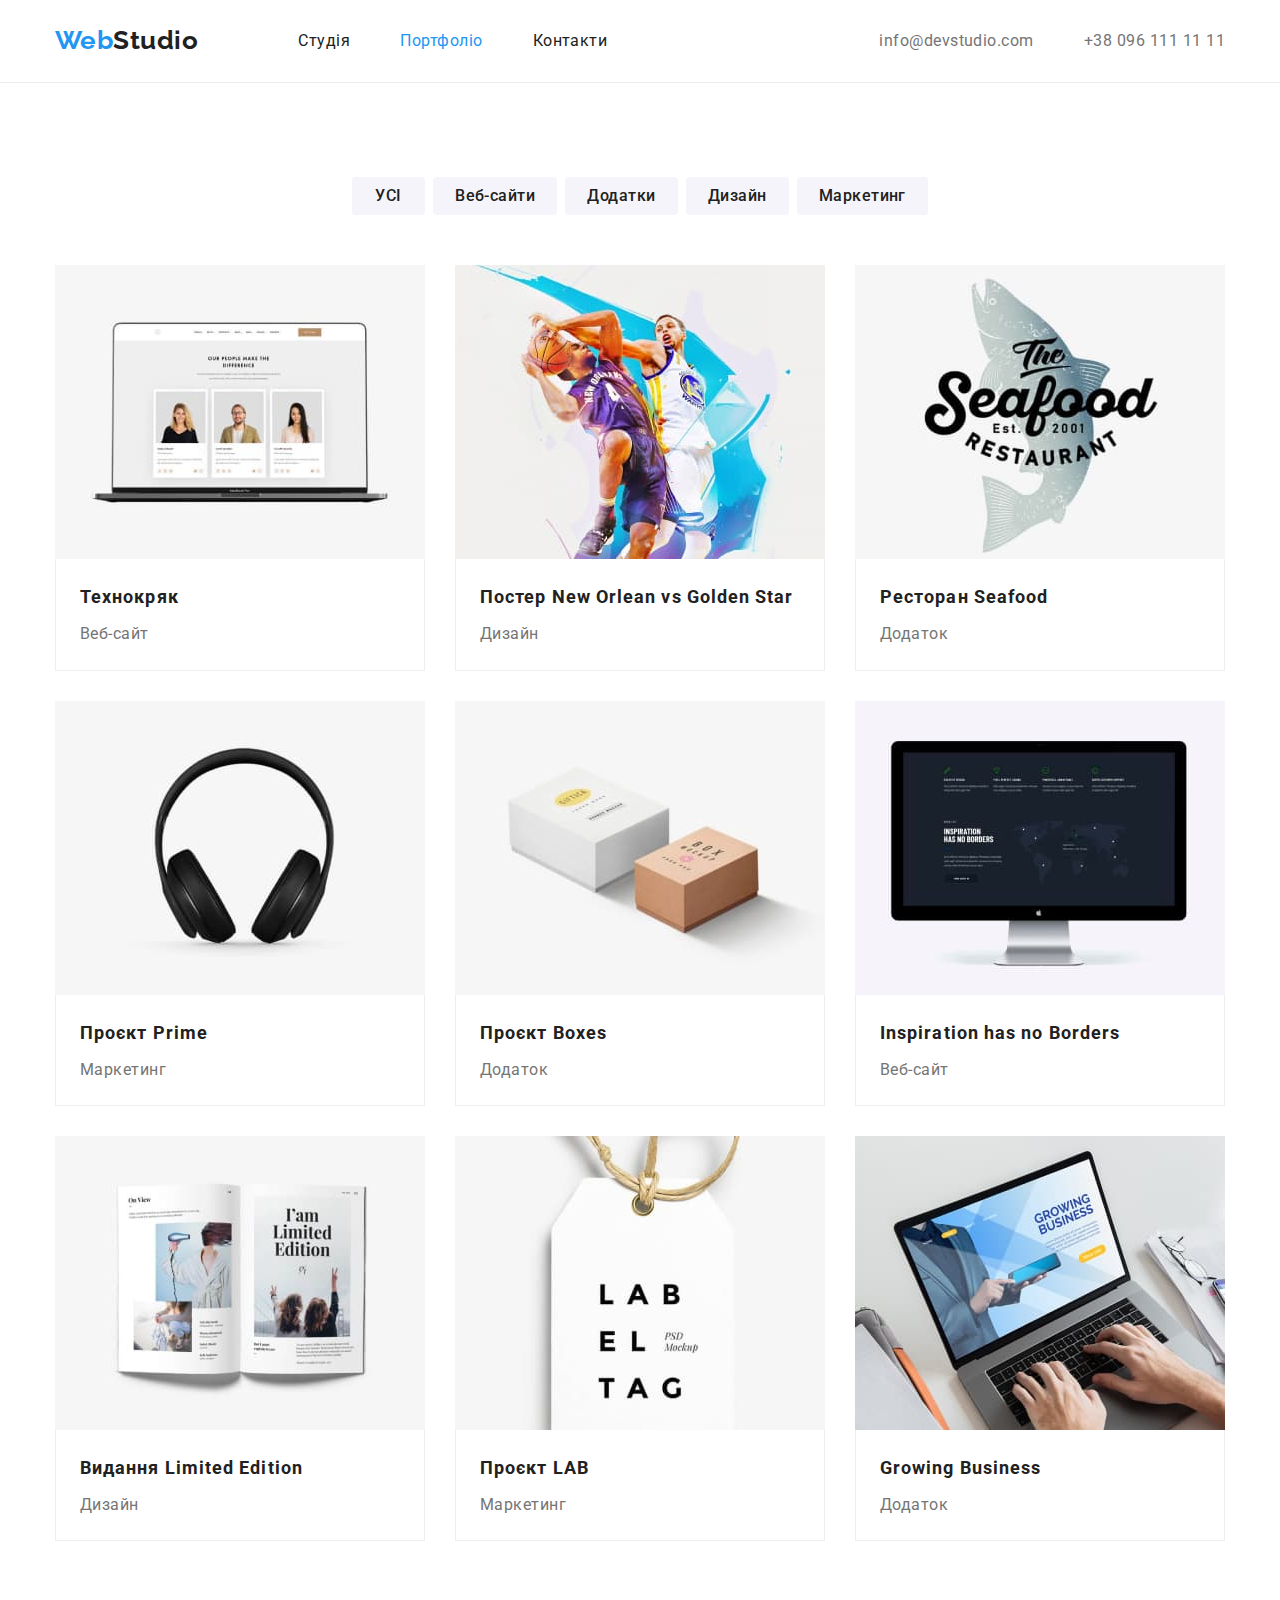
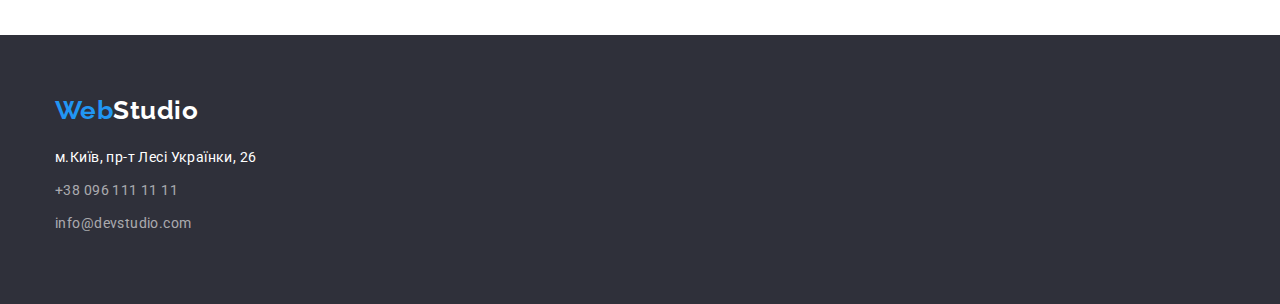
==== portfolio.html @ f1527ebc "HW3" ====
<!DOCTYPE html>
<html lang="en">
<head>
    <meta charset="UTF-8">
    <meta http-equiv="X-UA-Compatible" content="IE=edge">
    <meta name="viewport" content="width=device-width, initial-scale=1.0">
    <title>Document</title>
    <link rel="stylesheet" href="https://cdnjs.cloudflare.com/ajax/libs/modern-normalize/1.1.0/modern-normalize.min.css">
    <link rel="stylesheet" href="./css/styles.css">
    <link rel="preconnect" href="https://fonts.googleapis.com">
    <link rel="preconnect" href="https://fonts.gstatic.com" crossorigin>
    <link href="https://fonts.googleapis.com/css2?family=Raleway:wght@700&family=Roboto:wght@500;700;900&display=swap" rel="stylesheet">
</head>
<body>
    <header class="page">
        <div class="container header-container">
            <nav class="site-nav">
                <a class="logo" href="./index.html"> <span class="logo-accent">Web</span><span class="logo-primary">Studio</span></a>
                <ul class="site-nav-list">
                    <li class="contact-nav-link">
                        <a class="link" href="./index.html">Студія</a>
                    </li>
                    <li class="contact-nav-link">
                        <a class="link current" href="./portfolio.html">Портфоліо</a>
                    </li>
                    <li class="contact-nav-link">
                        <a class="link" href="#">Контакти</a>
                    </li>
                </ul>
            </nav>
            <ul class="contacts">
                <li class="contact-nav">
                    <a class="contact-link" href="emeil:info@devstudio.com">info@devstudio.com</a>
                </li>
                <li class="contact-nav">
                    <a class="contact-link" href="tel:+380961111111">+38 096 111 11 11</a>
                </li>
            </ul>
            </div>
    </header>
    <main class="page-main">
        <section class="general">
            <div class="container">
                <ul class="features">
                    <li class="features-link">
                        <button class="link-button" type="button" disabled="disabled">УСІ</button>
                    </li>
                    <li class="features-link">
                        <button class="link-button" type="button" disabled="disabled">Веб-сайти</button>
                    </li>
                    <li class="features-link">
                        <button class="link-button" type="button" disabled="disabled">Додатки</button>
                    </li>
                    <li class="features-link">
                        <button class="link-button" type="button" disabled="disabled">Дизайн</button>
                    </li>
                    <li class="features-link">
                        <button class="link-button" type="button" disabled="disabled">Маркетинг</button>
                    </li>
                </ul> 
                <ul class="projects">
                    <li class="different-project">
                        <img class="projects-img" src="./images/portfolio/laptop.jpg" alt="laptop" width="270">
                        <div class="different-projects">
                            <h2 class="projects-title">Технокряк</h2>
                            <p class="projects-text">Веб-сайт</p>
                        </div>
                    </li>
                    <li class="different-project">
                        <img class="projects-img" src="./images/portfolio/sport.jpg" alt="sport" width="270">
                        <div class="different-projects">
                            <h2 class="projects-title">Постер New Orlean vs Golden Star</h2>
                            <p class="projects-text">Дизайн</p>  
                        </div>
                    </li>
                    <li class="different-project">
                        <img class="projects-img" src="./images/portfolio/logo-restaurant.jpg" alt="logo-restaurant" width="270">
                        <div class="different-projects">
                            <h2 class="projects-title">Ресторан Seafood</h2>
                            <p class="projects-text">Додаток</p>
                        </div>
                    </li>
                    <li class="different-project">
                        <img class="projects-img" src="./images/portfolio/headphones.jpg" alt="headphones" width="270">
                        <div class="different-projects">
                            <h2 class="projects-title">Проєкт Prime</h2>
                        <p class="projects-text">Маркетинг</p> 
                        </div>
                    </li>
                    <li class="different-project">
                        <img class="projects-img" src="./images/portfolio/open-box.jpg" alt="open-box" width="270">
                        <div class="different-projects">
                            <h2 class="projects-title">Проєкт Boxes</h2>
                            <p class="projects-text">Додаток</p>  
                        </div>
                    </li>
                    <li class="different-project">
                        <img class="projects-img" src="./images/portfolio/desktop.jpg" alt="desktop" width="270">
                        <div class="different-projects">
                            <h2 class="projects-title">Inspiration has no Borders</h2>
                            <p class="projects-text">Веб-сайт</p>
                        </div>
                    </li>
                    <li class="different-project">
                        <img class="projects-img" src="./images/portfolio/book.jpg" alt="book" width="270">
                        <div class="different-projects">
                            <h2 class="projects-title">Видання Limited Edition</h2>
                            <p class="projects-text">Дизайн</p></div>
                    </li>
                    <li class="different-project">
                        <img class="projects-img" src="./images/portfolio/lab.jpg" alt="lab" width="270">
                        <div class="different-projects">
                            <h2 class="projects-title">Проєкт LAB</h2>
                            <p class="projects-text">Маркетинг</p> 
                        </div>
                    </li>
                    <li class="different-project">
                        <img class="projects-img" src="./images/portfolio/tapping-text.jpg" alt="tapping-text" width="270">
                        <div class="different-projects">
                            <h2 class="projects-title">Growing Business</h2>
                            <p class="projects-text">Додаток</p>
                        </div>
                    </li>
                </ul>
            </div>
        </section>
    </main>
    <footer class="footer">
        <div class="container footer-container">
            <a class="logo logo-footer" href="./index.html"> <span class="logo-accent">Web</span><span class="logo-primary">Studio</span></a>    
            <address>
            <ul class="contact">
                <li class="contact-footer">
                    <a class="footer-address" href="https://goo.gl/maps/YLcZyGkc4DeghfoG7" target="_blank" rel="noopened noreferrer nofollow">м.Київ, пр-т Лесі Українки, 26</a>
                </li> 
                <li class="contact-footer">
                    <a class="footer-link" href="tel:+380961111111">+38 096 111 11 11</a>
                </li>
                <li class="contact-footer">
                    <a class="footer-link" href="emeil:info@devstudio.com">info@devstudio.com</a>
                </li>
            </ul>
            </address>
        </div>
    </footer>
    
</body>
</html>
---- css/styles.css ----
:root {
--primary-text-color: #212121;
--title-text-color: #757575;
--accent-color: #2196f3;
--primary-white-color: #FFFFFF;
}

h1, h2, h3, h4 {
margin: 0;
}

ul, p {
margin: 0;
padding: 0;
}


body {
    margin: 0;
    background-color: var(--primary-white-color);
    color: var(--primary-text-color);

    font-family: Roboto, sans-serif;
    letter-spacing: 0.03em;}

ul {
    list-style: none;}

.container {
    width: 1200px;
    margin: 0 auto;
    padding: 0 15px;
}

.header-container {
    display: flex;
    justify-content: space-between;
}

.page-header {
    border-bottom: 1px solid #ECECEC;
}

.page {
    border-bottom: 1px solid #ECECEC;
}

.logo {
    display: block;
    margin-right: 50px;
    padding: 25px 0px;

    font-family: Raleway, sans-serif;
    font-weight: 700;
    font-size: 26px;
    line-height: 1.19;
    text-decoration: none;
}

.logo-accent {
    color: var(--accent-color);}

.logo-primary {
    color: var(--primary-text-color);
}

.site-nav a {
    display: inline-block;
    color: var(--primary-text-color)}
.link:hover,
.link:focus  {
    color: var(--accent-color);
    
}

.site-nav {
    display: flex;
}

.site-nav-list {
    display: flex;
    align-items: center;
    margin: 0px 50px;
    padding: 32px 0px;
}

.site-nav-list .link.current {
    display: block;
    color: var(--accent-color);
}

.site-nav .link {
    text-decoration: none;
}

 .contact-nav-link {
    margin-right: 50px;
 }
 .contact-nav-link:last-child{
    margin-right: 0;
 } 

.contacts {
    display: flex;
    align-items: center;
}
.contact-nav {
    margin-right: 50px;
}

.contact-nav:last-child {
    margin-right: 0;
}

.contact-link {
    display: inline-block;
    font-style: normal;
    text-decoration: none;

    color: var(--title-text-color)}
    .contact-link:hover,
    .contact-link:focus  {
    color: var(--accent-color);  
}

.hero {
    padding-top: 200px;
    padding-bottom: 200px;

    background-color: #2F303A;
    text-align: center;
}

.center {
    display: block;
    margin-bottom: 40px;

    font-weight: 900;
    font-size: 44px;
    line-height: 1.36;
    letter-spacing: 0.06em;
    text-transform: uppercase;
    font-weight: 900;
    color: var(--primary-white-color);
    
}

.button {
    display: inline-block;
    padding: 10px 32px;

    color: var(--primary-white-color);
    background-color: var(--accent-color);
    border: none;

    font-weight: 700;
    font-size: 16px;
    line-height: 1.88;
    letter-spacing: 0.06em; 
    border-radius: 4px;}

.button:hover,
.button:focus {
    color: var(--primary-text-color);
    background-color: var(--accent-color);
    cursor: pointer;
}

.header-container {
    display: flex;

}
.container-center {
    display: block;
}

.section {
    padding: 94px 0px;
}

.benefits-container {
    display: flex;

}

.benefits-compani {
    margin-right: 30px;
}
.benefits-compani:last-child{
    margin-right: 0;
}

.benefits {
    padding-top: 94px;
    padding-bottom: 114px;
    text-align: center;
}

.benefits-title {
    margin-bottom: 10px;

    font-weight: 700;
    font-size: 14px;
    line-height: 1.14;
    text-transform: uppercase;}

.benefits-text {
    width: 270px;
    font-size: 14px;
    line-height: 1.71;
    color: var(--title-text-color);
}
.foto-work {
    padding-bottom: 94px;
}
.title {
    text-align: center;
}

.title-container {
    display: flex;
}
.work-foto {
    display: block;
    margin-right: 30px;
}
.work-foto:nth-child(3n){
    margin-right: 0px;
} 
.section-foto {
    display: block;
    text-align: center;
    width: 370px;
}
   
.work {
    padding: 94px 0px ;
    background-color: #F5F4FA;
}

.work-container {
    display: flex;
    text-align: center;
}

.section-img {
    display: block;
    width: 270px;
}

.job {
    padding: 30px 10px;
}
.section-title {
    margin-bottom: 10px;

    font-weight: 500;
    font-size: 16px;
    line-height: 1.19;
    text-align: center;
}

.section-text {

    font-size: 16px;
    line-height: 1.19;
    text-align: center;
    color: var(--title-text-color);
}

.personal {
    background-color: var(--primary-white-color);
    margin-right: 30px;
    box-shadow: 0px 1px 3px rgba(0, 0, 0, 0.12), 0px 1px 1px rgba(0, 0, 0, 0.14), 0px 2px 1px rgba(0, 0, 0, 0.2);
    border-radius: 0px 0px 4px 4px;
}
.personal:nth-child(4n) {
    margin-right: 0px;
}

.title {
    margin-bottom: 50px;

    font-weight: 700;
    font-size: 36px;
    line-height: 1.17;
    text-align: center;  
}
.projects {
    flex-wrap: wrap;
}
.projects-title {
    margin-bottom: 4px;

    font-weight: 700;
    font-size: 18px;
    line-height: 2;
    letter-spacing: 0.06em;
}


.projects-text {
    font-size: 16px;
    line-height: 1.88;
    color: var(--title-text-color)}

    .logo-footer {
        padding: 0px;
        margin-bottom: 20px;
    }
.footer {
    padding: 60px 0px;
    background-color: #2F303A;
    font-style: normal;
}

.footer .logo-primary {
    color: var(--primary-white-color);
}
.contact-footer {
    margin-bottom: 9px;
}

.footer-link:nth-child(2) {
    margin-bottom: 0;
  }

.footer-link {
    display: block;

    color: rgba(255, 255, 255, 0.6);
    text-decoration: none;
    
    font-style: normal;
    font-weight: 400;
    font-size: 14px;
    line-height: 1.71;
    letter-spacing: 0.03em;
}

.footer-link:hover,
.footer-link:focus {
    color: var(--primary-white-color);
    color: var(--accent-color);}
    
.footer-link-emeil{
    margin-bottom: 0;
}
.footer-address {
    display: block;

    color: var(--primary-white-color);
    text-decoration: none;
    
    font-style: normal;
    font-weight: 400;
    font-size: 14px;
    line-height: 1.71;
    letter-spacing: 0.03em;
}
.footer-address:hover,
.footer-address:focus {
    color: var(--primary-white-color);
    color: var(--accent-color);}

    .general {
    padding: 94px 0px;
}

.features {
    display: flex;
    justify-content: center;
    margin-bottom: 50px;
    
}

.link-button {
    display: block;
    
    display: inline-block;
    padding: 6px 22px;
    min-width: 73px;

    font-family: 'Roboto';
    font-style: normal;
    font-weight: 500;
    font-size: 16px;
    line-height: 1.63;
    text-align: center;
    letter-spacing: 0.03em;
    font-family: inherit;
    color: var(--primary-text-color); 
    background-color: #F5F4FA;;
    border-radius: 4px;
    border: none;}
    
    
.features .link-button:hover,
.features .link-button:focus {
    color: var(--title-text-color);
    color: var(--primary-white-color);
    background-color: var(--accent-color);
    cursor: pointer;}

.features-link {
    margin-right: 8px;
}
.features-link:last-child {
    margin-right: 0;
}

.projects {
display: flex;

}

 .projects-img {
    display: block;
    width: 370px;
    height: auto;
    max-width: 100%;
}
.different-project {
    margin-right: 30px;
    margin-bottom: 30px;
}
.different-project:nth-child(n + 7) {
     margin-bottom: 0;
}
.different-project:nth-child(3n) {
    margin-right: 0px;
}
.different-projects {
    padding: 20px 24px;
    background: var(--primary-white-color);
    border: 1px solid #EEEEEE;
    border-top: none;

}
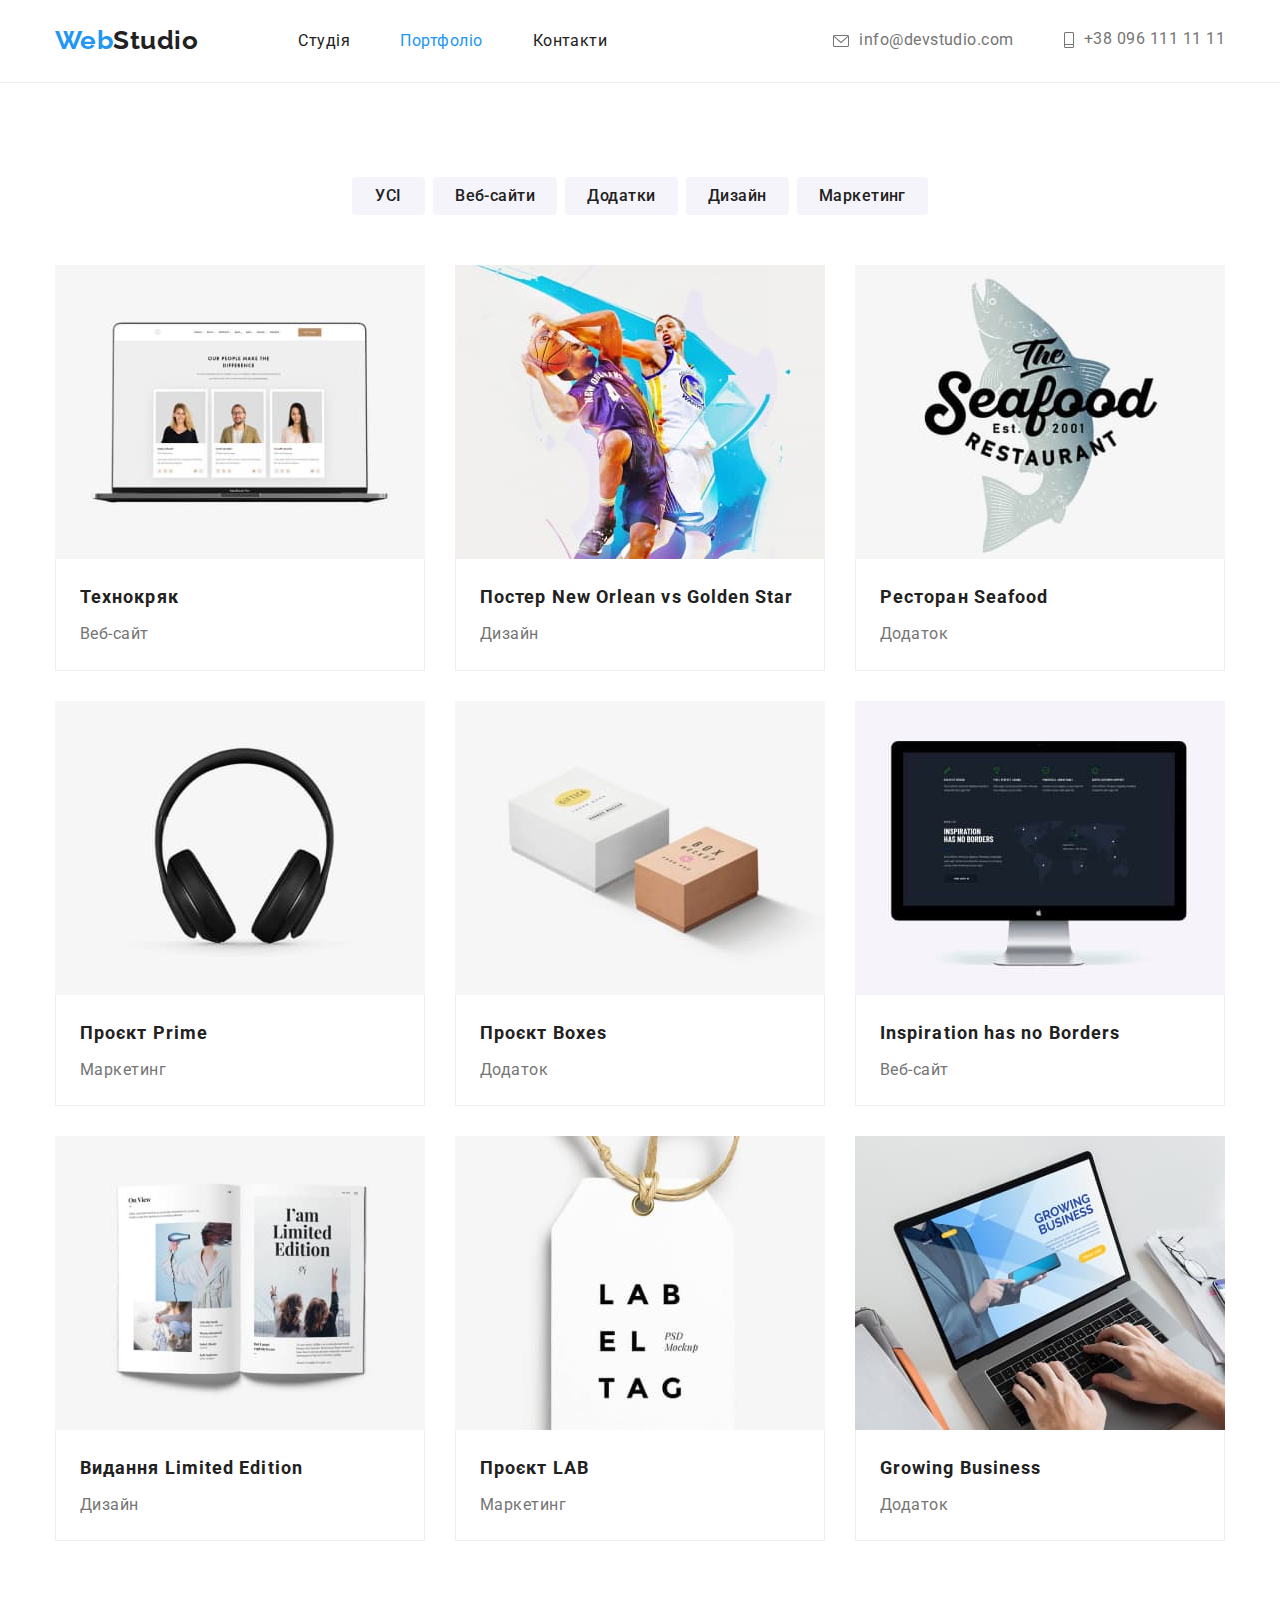
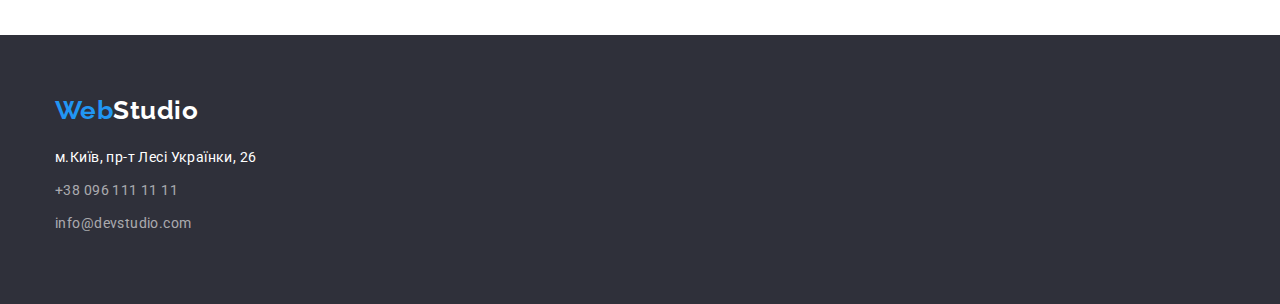
==== commit bf994418: "add icon" ====
--- a/portfolio.html
+++ b/portfolio.html
@@ -30,10 +30,10 @@
             </nav>
             <ul class="contacts">
                 <li class="contact-nav">
-                    <a class="contact-link" href="emeil:info@devstudio.com">info@devstudio.com</a>
+                    <a class="contact-link icon-email" href="emeil:info@devstudio.com">info@devstudio.com</a>
                 </li>
                 <li class="contact-nav">
-                    <a class="contact-link" href="tel:+380961111111">+38 096 111 11 11</a>
+                    <a class="contact-link icon-tel" href="tel:+380961111111">+38 096 111 11 11</a>
                 </li>
             </ul>
             </div>
--- a/css/styles.css
+++ b/css/styles.css
@@ -113,22 +113,55 @@
 }
 
 .contact-link {
-    display: inline-block;
+    display: inline-flex;
     font-style: normal;
     text-decoration: none;
-
+    align-items: center;
     color: var(--title-text-color)}
+
     .contact-link:hover,
     .contact-link:focus  {
     color: var(--accent-color);  
 }
 
+.icon-email::before {
+    content:" ";
+    background-image: url(../images/icon/emeil.svg);
+    width: 16px;
+    height: 12px;
+    margin-right: 10px;
+    background-size: contain;
+    background-repeat: no-repeat;
+    background-position: center;
+}
+
+.icon-tel::before {
+    content:" ";
+    background-image: url(../images/icon/telefon.svg);
+    width: 10px;
+    height: 16px;
+    margin-right: 10px;
+    background-size: contain;
+    background-repeat: no-repeat;
+    background-position: center;
+}
+
 .hero {
     padding-top: 200px;
     padding-bottom: 200px;
 
     background-color: #2F303A;
     text-align: center;
+
+    max-width: 1600px;
+    min-height: 600px;
+    margin-left: auto;
+    margin-right: auto;
+    background-image: url(../images/hero/bg-hero.jpg);
+    background-size: contain;
+    background-repeat: no-repeat;
+    background-position: center;
+
 }
 
 .center {
@@ -188,6 +221,59 @@
 }
 .benefits-compani:last-child{
     margin-right: 0;
+}
+
+.icon-vector::before {
+    display: inline-flex;
+    content:" ";
+    width: 270px;
+    height: 120px;
+    background-image: url(../images/icon/Vector.svg);
+    margin-bottom: 30px;
+    background-size: contain;
+    background-repeat: no-repeat;
+    background-position: center;
+    background-color: #F5F4FA;
+}
+
+.icon-clock::before {
+    display: inline-flex;
+    content:" ";
+    width: 270px;
+    height: 120px;
+    background-image: url(../images/icon/clock.svg);
+    margin-bottom: 30px;
+    background-size: contain;
+    background-repeat: no-repeat;
+    background-position: center;
+    background-color: #F5F4FA;
+    
+}
+.icon-vector::before {
+    display: inline-flex;
+    content:" ";
+    width: 270px;
+    height: 120px;
+    background-image: url(../images/icon/diagram.svg);
+    margin-bottom: 30px;
+    background-size: contain;
+    background-repeat: no-repeat;
+    background-position: center;
+    background-color: #F5F4FA;
+    
+}
+.icon-astronaut::before {
+    display: inline-flex;
+    content:" ";
+    width: 270px;
+    height: 120px;
+    background-image: url(../images/icon/astronaut.svg);
+    margin-bottom: 30px;
+    background-size: contain;
+    background-repeat: no-repeat;
+    background-position: center;
+    background-color: #F5F4FA;
+    
 }
 
 .benefits {
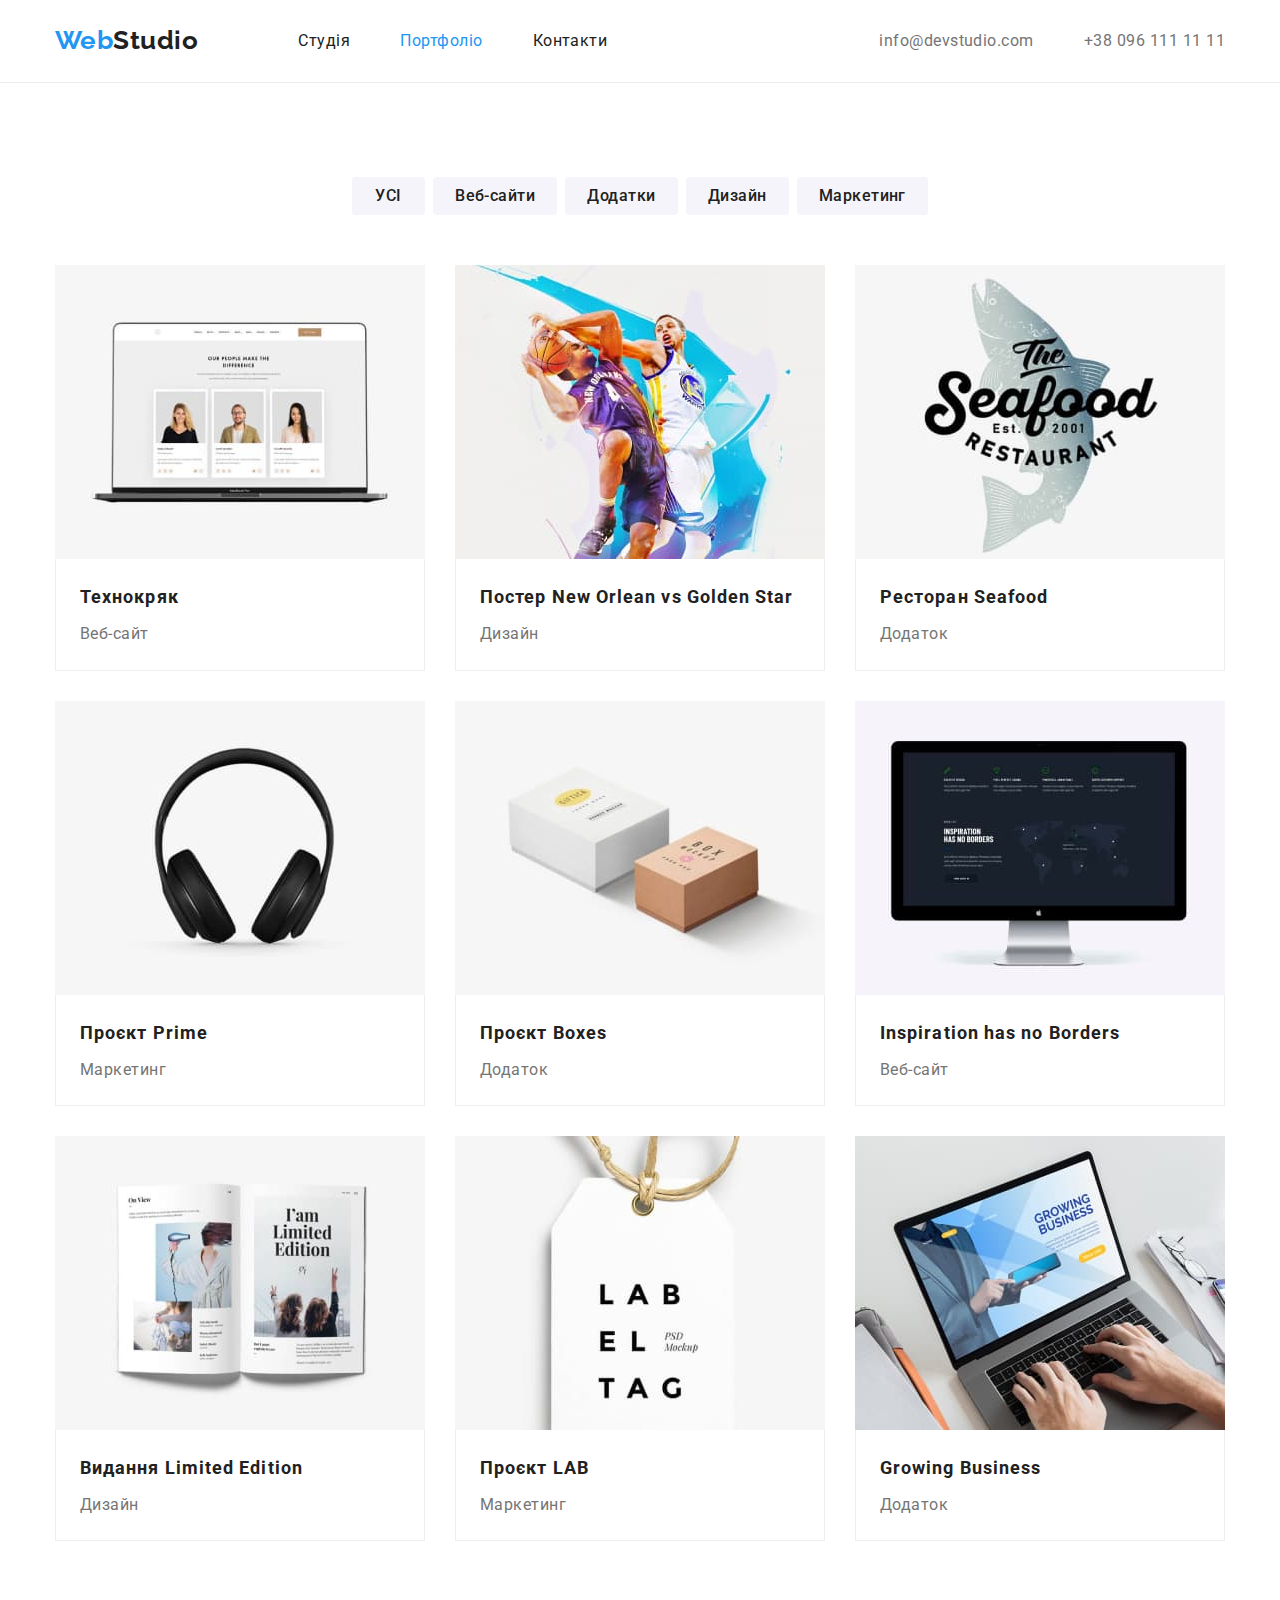
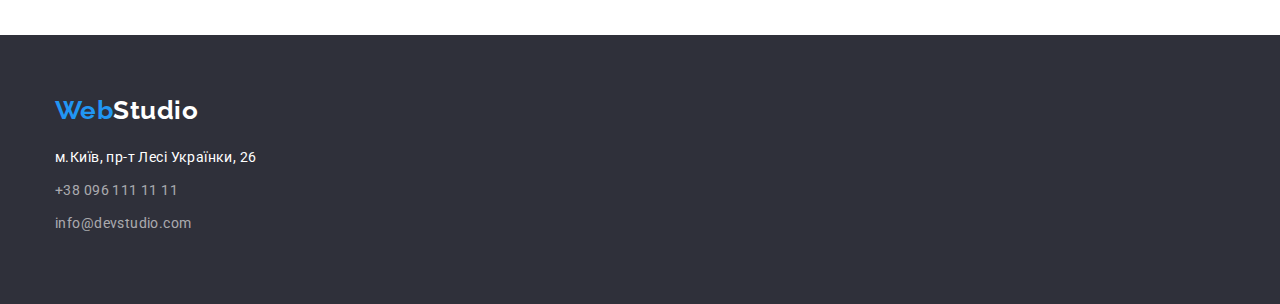
==== commit a54e0060: "add svg" ====
--- a/portfolio.html
+++ b/portfolio.html
@@ -30,10 +30,10 @@
             </nav>
             <ul class="contacts">
                 <li class="contact-nav">
-                    <a class="contact-link icon-email" href="emeil:info@devstudio.com">info@devstudio.com</a>
+                    <a class="contact-link" href="emeil:info@devstudio.com">info@devstudio.com</a>
                 </li>
                 <li class="contact-nav">
-                    <a class="contact-link icon-tel" href="tel:+380961111111">+38 096 111 11 11</a>
+                    <a class="contact-link" href="tel:+380961111111">+38 096 111 11 11</a>
                 </li>
             </ul>
             </div>
--- a/css/styles.css
+++ b/css/styles.css
@@ -9,7 +9,7 @@
 margin: 0;
 }
 
-ul, p {
+ul, li, p {
 margin: 0;
 padding: 0;
 }
@@ -101,11 +101,13 @@
  } 
 
 .contacts {
-    display: flex;
+    display: inline-flex;
     align-items: center;
 }
 .contact-nav {
+    display: flex;
     margin-right: 50px;
+    align-items: center;
 }
 
 .contact-nav:last-child {
@@ -113,7 +115,7 @@
 }
 
 .contact-link {
-    display: inline-flex;
+    display: flex;
     font-style: normal;
     text-decoration: none;
     align-items: center;
@@ -124,26 +126,18 @@
     color: var(--accent-color);  
 }
 
-.icon-email::before {
-    content:" ";
-    background-image: url(../images/icon/emeil.svg);
-    width: 16px;
-    height: 12px;
+.icon-contact {
     margin-right: 10px;
-    background-size: contain;
-    background-repeat: no-repeat;
-    background-position: center;
-}
-
-.icon-tel::before {
-    content:" ";
-    background-image: url(../images/icon/telefon.svg);
-    width: 10px;
-    height: 16px;
-    margin-right: 10px;
-    background-size: contain;
-    background-repeat: no-repeat;
-    background-position: center;
+}
+
+.icon {
+    width: 20px;
+    height: 20px;
+    fill: var(--title-text-color);
+}
+.icon:hover,
+.icon:focus {
+    fill: var(--primary-white-color);
 }
 
 .hero {
@@ -154,11 +148,11 @@
     text-align: center;
 
     max-width: 1600px;
-    min-height: 600px;
+    height: 600px;
     margin-left: auto;
     margin-right: auto;
-    background-image: url(../images/hero/bg-hero.jpg);
-    background-size: contain;
+    background: linear-gradient(to right, rgba(47, 48, 58, 0.4), rgba(47, 48, 58, 0.4)), url(../images/hero/bg-hero.jpg);
+    background-size: cover;
     background-repeat: no-repeat;
     background-position: center;
 
@@ -209,71 +203,36 @@
 
 .section {
     padding: 94px 0px;
+    justify-content: space-between;
 }
 
 .benefits-container {
     display: flex;
-
-}
+}
+
 
 .benefits-compani {
+    flex-basis: calc((100% - 90px) / 4);
+    justify-content: center;
     margin-right: 30px;
-}
+    
+}
+
+.block {
+    width: 270px;
+    height: 120px;
+    display: flex;
+  justify-content: center;
+  align-items: center;
+  margin-bottom: 30px;  
+  
+
+  background-color: #F5F4FA;
+  border-radius: 4px;
+}
+
 .benefits-compani:last-child{
     margin-right: 0;
-}
-
-.icon-vector::before {
-    display: inline-flex;
-    content:" ";
-    width: 270px;
-    height: 120px;
-    background-image: url(../images/icon/Vector.svg);
-    margin-bottom: 30px;
-    background-size: contain;
-    background-repeat: no-repeat;
-    background-position: center;
-    background-color: #F5F4FA;
-}
-
-.icon-clock::before {
-    display: inline-flex;
-    content:" ";
-    width: 270px;
-    height: 120px;
-    background-image: url(../images/icon/clock.svg);
-    margin-bottom: 30px;
-    background-size: contain;
-    background-repeat: no-repeat;
-    background-position: center;
-    background-color: #F5F4FA;
-    
-}
-.icon-vector::before {
-    display: inline-flex;
-    content:" ";
-    width: 270px;
-    height: 120px;
-    background-image: url(../images/icon/diagram.svg);
-    margin-bottom: 30px;
-    background-size: contain;
-    background-repeat: no-repeat;
-    background-position: center;
-    background-color: #F5F4FA;
-    
-}
-.icon-astronaut::before {
-    display: inline-flex;
-    content:" ";
-    width: 270px;
-    height: 120px;
-    background-image: url(../images/icon/astronaut.svg);
-    margin-bottom: 30px;
-    background-size: contain;
-    background-repeat: no-repeat;
-    background-position: center;
-    background-color: #F5F4FA;
-    
 }
 
 .benefits {
@@ -288,7 +247,8 @@
     font-weight: 700;
     font-size: 14px;
     line-height: 1.14;
-    text-transform: uppercase;}
+    text-transform: uppercase;
+}
 
 .benefits-text {
     width: 270px;
@@ -347,12 +307,48 @@
 }
 
 .section-text {
+    margin: 16px;
 
     font-size: 16px;
     line-height: 1.19;
     text-align: center;
     color: var(--title-text-color);
 }
+.social-list {
+    display: flex;
+    justify-content: center;
+    align-items: center;
+    
+}
+
+
+.icon-social {
+    padding: 0;
+    text-decoration: none;
+}
+
+.icon-item-link {
+    display: flex;
+    align-items: center;
+    justify-content: center;
+    width: 44px;
+    height: 44px;
+    border-radius: 50%;
+    background-color: var(--primary-white-color);
+    margin-right: 10px;
+}
+
+.icon-item-link:hover,
+.icon-item-link:focus {
+    fill: var(--primary-white-color);
+    background-color: var(--accent-color);
+}
+
+
+
+/* .icon-social:nth-last-child(4){
+    margin-right: 0px;
+} */
 
 .personal {
     background-color: var(--primary-white-color);
@@ -390,11 +386,59 @@
     line-height: 1.88;
     color: var(--title-text-color)}
 
+.client {
+    padding: 94px 0px;
+    text-align: center;
+    justify-content: center;
+    align-items: center;
+}
+.client-permanent {
+margin-bottom: 50px;
+font-weight: 700;
+font-size: 36px;
+line-height: 42px;
+text-align: center;
+letter-spacing: 0.03em;
+color: var(--primary-text-color);
+}
+
+.name-client {
+    display: flex;
+    text-align: center;
+    justify-content: center;
+    align-items: center;
+}
+
+.logo-client {
+    display: inline-flex;
+    width: 170px;
+    height: 92px;
+    margin-right: 30px;
+    border: 1px solid #AFB1B8;
+    border-radius: 4px;
+    align-items: center;
+    justify-content: center;
+}
+
+.icon-logo-client {
+    fill: var(--title-text-color);
+}
+
+.icon-logo-client:hover,
+.icon-logo-client:focus {
+    fill: var(--accent-color);
+}
+
+
+.logo-client:nth-child(6) {
+    margin-right: 0;
+}
+
     .logo-footer {
         padding: 0px;
         margin-bottom: 20px;
     }
-.footer {
+    .footer {
     padding: 60px 0px;
     background-color: #2F303A;
     font-style: normal;
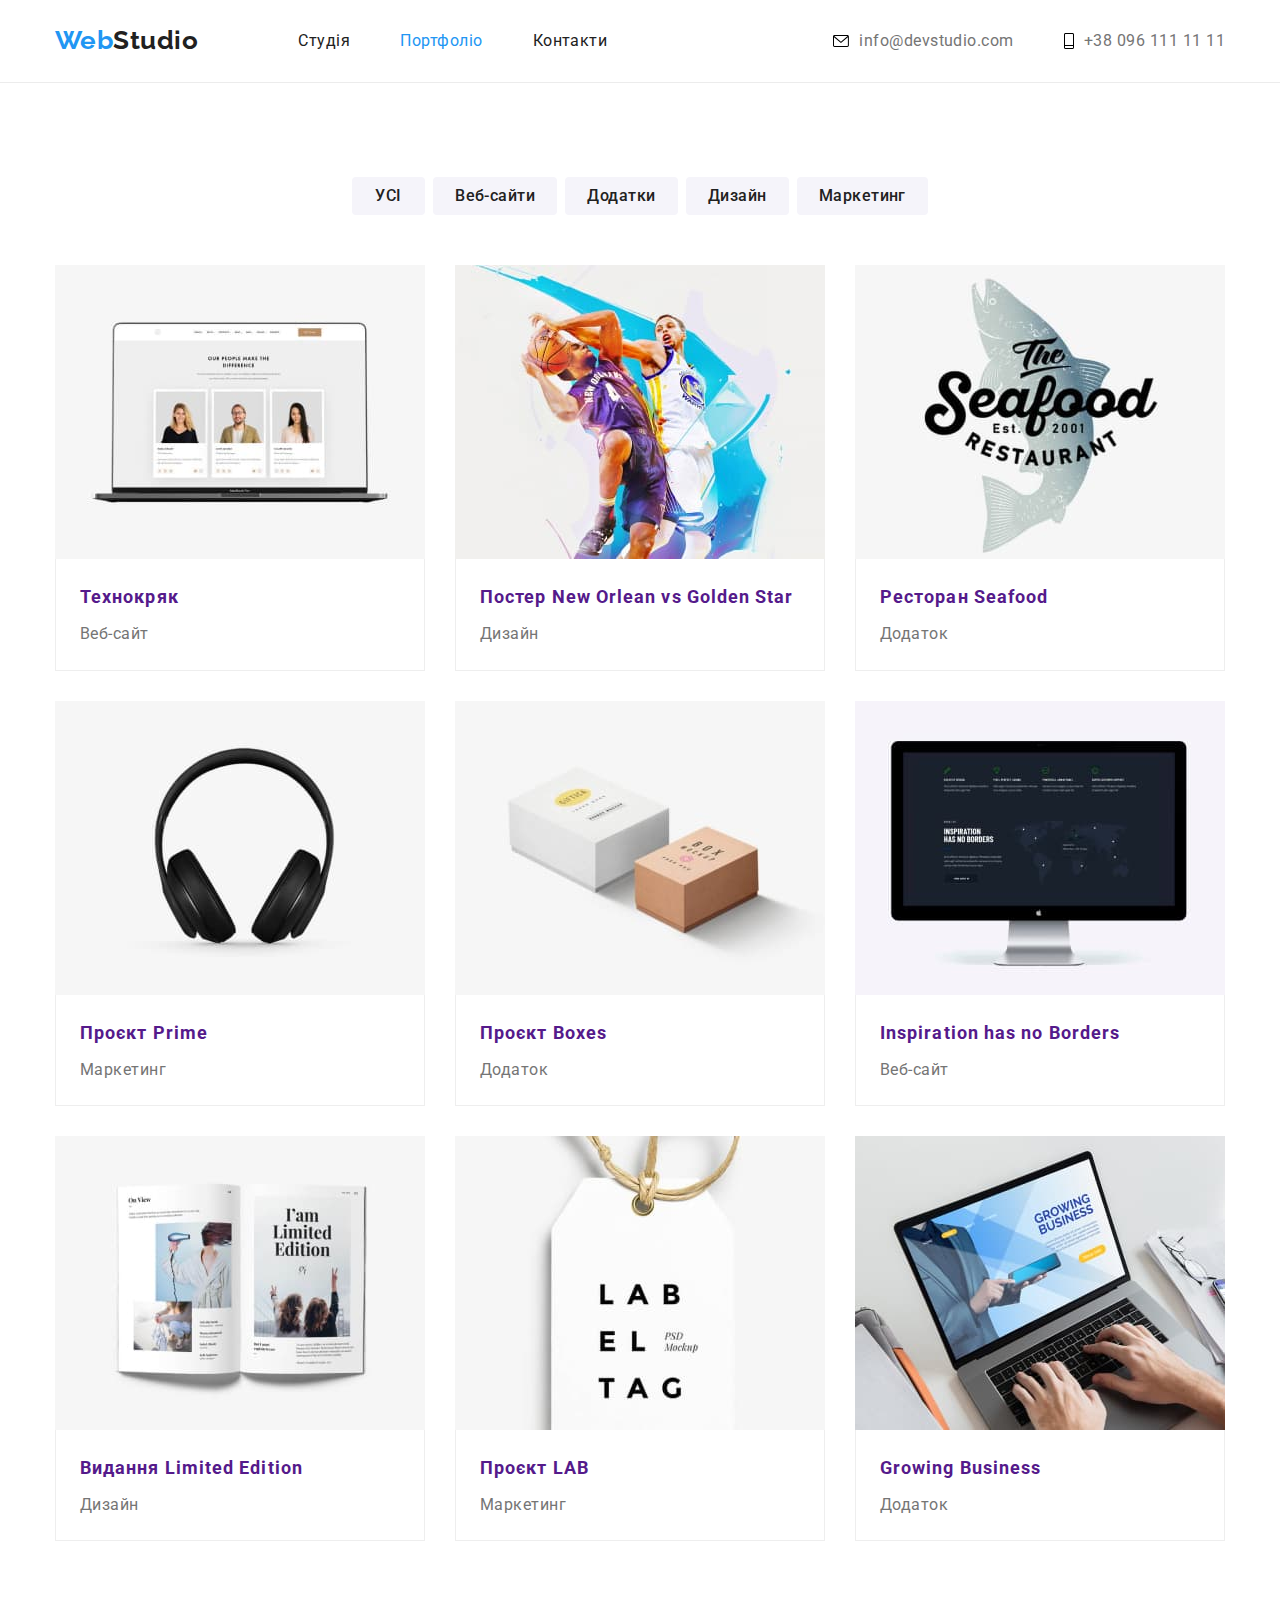
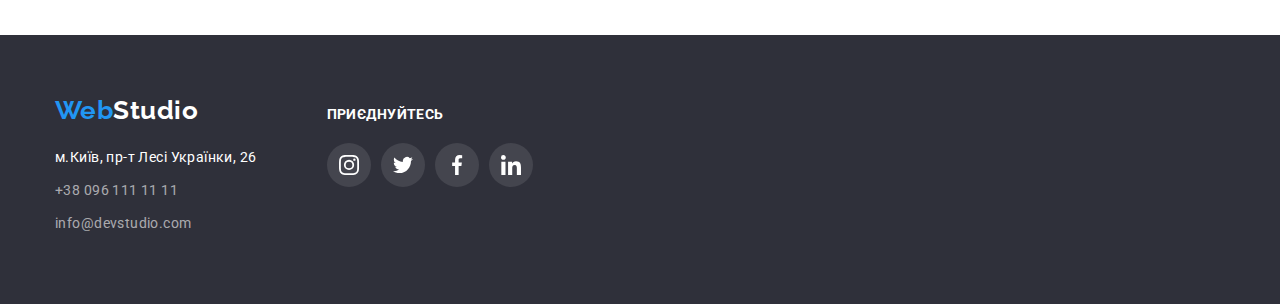
==== commit 631315c0: "add HW4" ====
--- a/portfolio.html
+++ b/portfolio.html
@@ -30,10 +30,20 @@
             </nav>
             <ul class="contacts">
                 <li class="contact-nav">
-                    <a class="contact-link" href="emeil:info@devstudio.com">info@devstudio.com</a>
+                    <a class="contact-link" href="email:info@devstudio.com">
+                        <svg class="icon-contact" width="16" height="12">
+                            <use href="./images/symbol-defs.svg#icon-email"></use>
+                        </svg>
+                        info@devstudio.com
+                    </a>
                 </li>
                 <li class="contact-nav">
-                    <a class="contact-link" href="tel:+380961111111">+38 096 111 11 11</a>
+                    <a class="contact-link" href="tel:+380961111111">
+                        <svg class="icon-contact" width="10" height="16">
+                            <use href="./images/symbol-defs.svg#icon-telefon"></use>
+                        </svg>
+                        +38 096 111 11 11
+                    </a>
                 </li>
             </ul>
             </div>
@@ -60,66 +70,85 @@
                 </ul> 
                 <ul class="projects">
                     <li class="different-project">
-                        <img class="projects-img" src="./images/portfolio/laptop.jpg" alt="laptop" width="270">
-                        <div class="different-projects">
-                            <h2 class="projects-title">Технокряк</h2>
-                            <p class="projects-text">Веб-сайт</p>
-                        </div>
-                    </li>
-                    <li class="different-project">
-                        <img class="projects-img" src="./images/portfolio/sport.jpg" alt="sport" width="270">
+                        <a class="different-project-link" href="">
+                            <img class="projects-img" src="./images/portfolio/laptop.jpg" alt="laptop" width="270">
+                            <div class="different-projects">
+                                <h2 class="projects-title">Технокряк</h2>
+                                <p class="projects-text">Веб-сайт</p>
+                            </div>
+                        </a>
+                    </li>
+                    <li class="different-project">
+                        <a class="different-project-link" href="">
+                            <img class="projects-img" src="./images/portfolio/sport.jpg" alt="sport" width="270">
                         <div class="different-projects">
                             <h2 class="projects-title">Постер New Orlean vs Golden Star</h2>
                             <p class="projects-text">Дизайн</p>  
                         </div>
-                    </li>
-                    <li class="different-project">
+                        </a>
+                    </li>
+                    <li class="different-project">
+                    <a class="different-project-link" href="">
                         <img class="projects-img" src="./images/portfolio/logo-restaurant.jpg" alt="logo-restaurant" width="270">
                         <div class="different-projects">
                             <h2 class="projects-title">Ресторан Seafood</h2>
                             <p class="projects-text">Додаток</p>
                         </div>
-                    </li>
-                    <li class="different-project">
-                        <img class="projects-img" src="./images/portfolio/headphones.jpg" alt="headphones" width="270">
+                    </a>
+                    </li>
+                    <li class="different-project">
+                        <a class="different-project-link" href="">
+                            <img class="projects-img" src="./images/portfolio/headphones.jpg" alt="headphones" width="270">
                         <div class="different-projects">
                             <h2 class="projects-title">Проєкт Prime</h2>
-                        <p class="projects-text">Маркетинг</p> 
-                        </div>
-                    </li>
-                    <li class="different-project">
-                        <img class="projects-img" src="./images/portfolio/open-box.jpg" alt="open-box" width="270">
+                            <p class="projects-text">Маркетинг</p> 
+                        </div>
+                        </a>
+                    </li>
+                    <li class="different-project">
+                        <a class="different-project-link" href="">
+                            <img class="projects-img" src="./images/portfolio/open-box.jpg" alt="open-box" width="270">
                         <div class="different-projects">
                             <h2 class="projects-title">Проєкт Boxes</h2>
                             <p class="projects-text">Додаток</p>  
                         </div>
-                    </li>
-                    <li class="different-project">
-                        <img class="projects-img" src="./images/portfolio/desktop.jpg" alt="desktop" width="270">
+                        </a>
+                    </li>
+                    <li class="different-project">
+                        <a class="different-project-link" href="">
+                            <img class="projects-img" src="./images/portfolio/desktop.jpg" alt="desktop" width="270">
                         <div class="different-projects">
                             <h2 class="projects-title">Inspiration has no Borders</h2>
                             <p class="projects-text">Веб-сайт</p>
                         </div>
-                    </li>
-                    <li class="different-project">
-                        <img class="projects-img" src="./images/portfolio/book.jpg" alt="book" width="270">
+                        </a>
+                    </li>
+                    <li class="different-project">
+                        <a class="different-project-link" href="">
+                            <img class="projects-img" src="./images/portfolio/book.jpg" alt="book" width="270">
                         <div class="different-projects">
                             <h2 class="projects-title">Видання Limited Edition</h2>
-                            <p class="projects-text">Дизайн</p></div>
-                    </li>
-                    <li class="different-project">
-                        <img class="projects-img" src="./images/portfolio/lab.jpg" alt="lab" width="270">
+                            <p class="projects-text">Дизайн</p>
+                        </div>
+                        </a>
+                    </li>
+                    <li class="different-project">
+                        <a class="different-project-link" href="">
+                            <img class="projects-img" src="./images/portfolio/lab.jpg" alt="lab" width="270">
                         <div class="different-projects">
                             <h2 class="projects-title">Проєкт LAB</h2>
                             <p class="projects-text">Маркетинг</p> 
                         </div>
-                    </li>
-                    <li class="different-project">
-                        <img class="projects-img" src="./images/portfolio/tapping-text.jpg" alt="tapping-text" width="270">
+                        </a>
+                    </li>
+                    <li class="different-project">
+                        <a class="different-project-link" href="">
+                            <img class="projects-img" src="./images/portfolio/tapping-text.jpg" alt="tapping-text" width="270">
                         <div class="different-projects">
                             <h2 class="projects-title">Growing Business</h2>
                             <p class="projects-text">Додаток</p>
                         </div>
+                        </a>
                     </li>
                 </ul>
             </div>
@@ -127,19 +156,54 @@
     </main>
     <footer class="footer">
         <div class="container footer-container">
-            <a class="logo logo-footer" href="./index.html"> <span class="logo-accent">Web</span><span class="logo-primary">Studio</span></a>    
+            <div class="footer-address-box">
+                <a class="logo logo-footer" href="./index.html"> <span class="logo-accent">Web</span><span class="logo-primary">Studio</span></a>    
             <address>
             <ul class="contact">
                 <li class="contact-footer">
-                    <a class="footer-address" href="https://goo.gl/maps/YLcZyGkc4DeghfoG7" target="_blank" rel="noopened noreferrer nofollow">м.Київ, пр-т Лесі Українки, 26</a>
+                    <a class="footer-address" href="https://goo.gl/maps/YLcZyGkc4DeghfoG7" target="_blank" rel="noopener noreferrer nofollow">м.Київ, пр-т Лесі Українки, 26</a>
                 </li> 
                 <li class="contact-footer">
                     <a class="footer-link" href="tel:+380961111111">+38 096 111 11 11</a>
                 </li>
                 <li class="contact-footer">
-                    <a class="footer-link" href="emeil:info@devstudio.com">info@devstudio.com</a>
+                    <a class="footer-link footer-link-emeil" href="emeil:info@devstudio.com">info@devstudio.com</a>
                 </li>
             </ul>
+            </div>
+            <div class="footer-social-box">
+                <p class="item-footer">Приєднуйтесь</h3>
+                <ul class="social-footer list">
+                    <li class="icon-social" >
+                        <a class="icon-footer-link" href="#" target="_blank" rel="noreferrer noopener">
+                            <svg class="icon-footer" width="20" height="20">
+                                <use href="./images/symbol-defs.svg#icon-instagram"></use>
+                            </svg>
+                        </a>
+                    </li>
+                    <li class="icon-social" >
+                        <a class="icon-footer-link" href="#" target="_blank" rel="noreferrer noopener">
+                            <svg class="icon-footer" width="20" height="20">
+                                <use href="./images/symbol-defs.svg#icon-twitter"></use>
+                            </svg>
+                        </a>
+                    </li>
+                    <li class="icon-social" >
+                        <a class="icon-footer-link" href="#" target="_blank" rel="noreferrer noopener">
+                            <svg class="icon-footer" width="20" height="20"> 
+                                <use href="./images/symbol-defs.svg#icon-facebook"></use>
+                            </svg>
+                        </a>
+                    </li>
+                    <li class="icon-social" >
+                        <a class="icon-footer-link" href="#" target="_blank" rel="noreferrer noopener">
+                            <svg class="icon-footer" width="20" height="20">
+                                <use href="./images/symbol-defs.svg#icon-linkedin"></use>
+                            </svg>
+                        </a>
+                    </li>
+                </ul>
+            </div>
             </address>
         </div>
     </footer>
--- a/css/styles.css
+++ b/css/styles.css
@@ -119,11 +119,13 @@
     font-style: normal;
     text-decoration: none;
     align-items: center;
-    color: var(--title-text-color)}
+    color: var(--title-text-color);
+}
 
     .contact-link:hover,
     .contact-link:focus  {
-    color: var(--accent-color);  
+    color: var(--accent-color);
+    fill: var(--accent-color);  
 }
 
 .icon-contact {
@@ -133,11 +135,6 @@
 .icon {
     width: 20px;
     height: 20px;
-    fill: var(--title-text-color);
-}
-.icon:hover,
-.icon:focus {
-    fill: var(--primary-white-color);
 }
 
 .hero {
@@ -335,6 +332,7 @@
     height: 44px;
     border-radius: 50%;
     background-color: var(--primary-white-color);
+    fill: #AFB1B8;
     margin-right: 10px;
 }
 
@@ -421,7 +419,7 @@
 }
 
 .icon-logo-client {
-    fill: var(--title-text-color);
+    fill: #AFB1B8;;
 }
 
 .icon-logo-client:hover,
@@ -496,6 +494,41 @@
     .general {
     padding: 94px 0px;
 }
+.social-footer {
+    display: flex;
+    align-items: baseline;
+}
+
+.item-footer {
+    display: block;
+    text-decoration: none;
+    font-weight: 700;
+    font-size: 14px;
+    line-height: 1.14;
+    letter-spacing: 0.03em;
+    text-transform: uppercase;
+    
+    color: var(--primary-white-color);
+}
+.icon-footer-link {
+    display: flex;
+    align-items: center;
+    justify-content: center;
+    width: 44px;
+    height: 44px;
+    border-radius: 50%;
+    background-color: rgba(255, 255, 255, 0.1);
+    fill: #AFB1B8;
+    margin-right: 10px;
+}
+.icon-footer-link:hover,
+.icon-footer-link:focus {
+    background-color: var(--accent-color);
+}
+
+.icon-footer {
+    fill: var(--primary-white-color);
+}
 
 .features {
     display: flex;
@@ -550,6 +583,17 @@
     height: auto;
     max-width: 100%;
 }
+.different-project-link {
+    display: block;
+    text-decoration: none;
+}
+.different-project-link:hover,
+.different-project-link:focus {
+    background: #FFFFFF;
+    border: -1px solid #EEEEEE;
+    box-shadow: 0px 1px 1px rgba(0, 0, 0, 0.12), 0px 4px 4px rgba(0, 0, 0, 0.06), 1px 4px 6px rgba(0, 0, 0, 0.16);
+}
+
 .different-project {
     margin-right: 30px;
     margin-bottom: 30px;
@@ -565,5 +609,50 @@
     background: var(--primary-white-color);
     border: 1px solid #EEEEEE;
     border-top: none;
-
-}
+}
+
+.footer-social-box {  
+    margin-left: 70px;  
+  }
+.footer-container {
+    display: flex;
+    align-items: baseline;
+}
+  .item-footer {
+    font-size: 14px;
+    font-weight: 700;
+    line-height: 1.14;
+    letter-spacing: 0.03em;
+    text-transform: uppercase;
+    color: var(--primary-white-color);
+  }
+.social-footer {
+    display: flex;
+}
+
+.icon-social {
+    width: 44px;
+    height: 44px;
+    margin-top: 20px;  
+  }
+  
+  .icon-social:not(:first-child) {
+    margin-left: 10px;
+  }
+
+  .icon-footer-link {
+    display: flex;
+    align-items: center;
+    justify-content: center;
+    width: 100%;
+    height: 100%;
+  
+    fill: var(--primary-white-color);
+    background-color: ;
+    border-radius: 50%;
+  }
+  
+  .icon-footer-link:hover,
+  .icon-footer-link:focus {
+    background-color: var(--accent-color);
+  }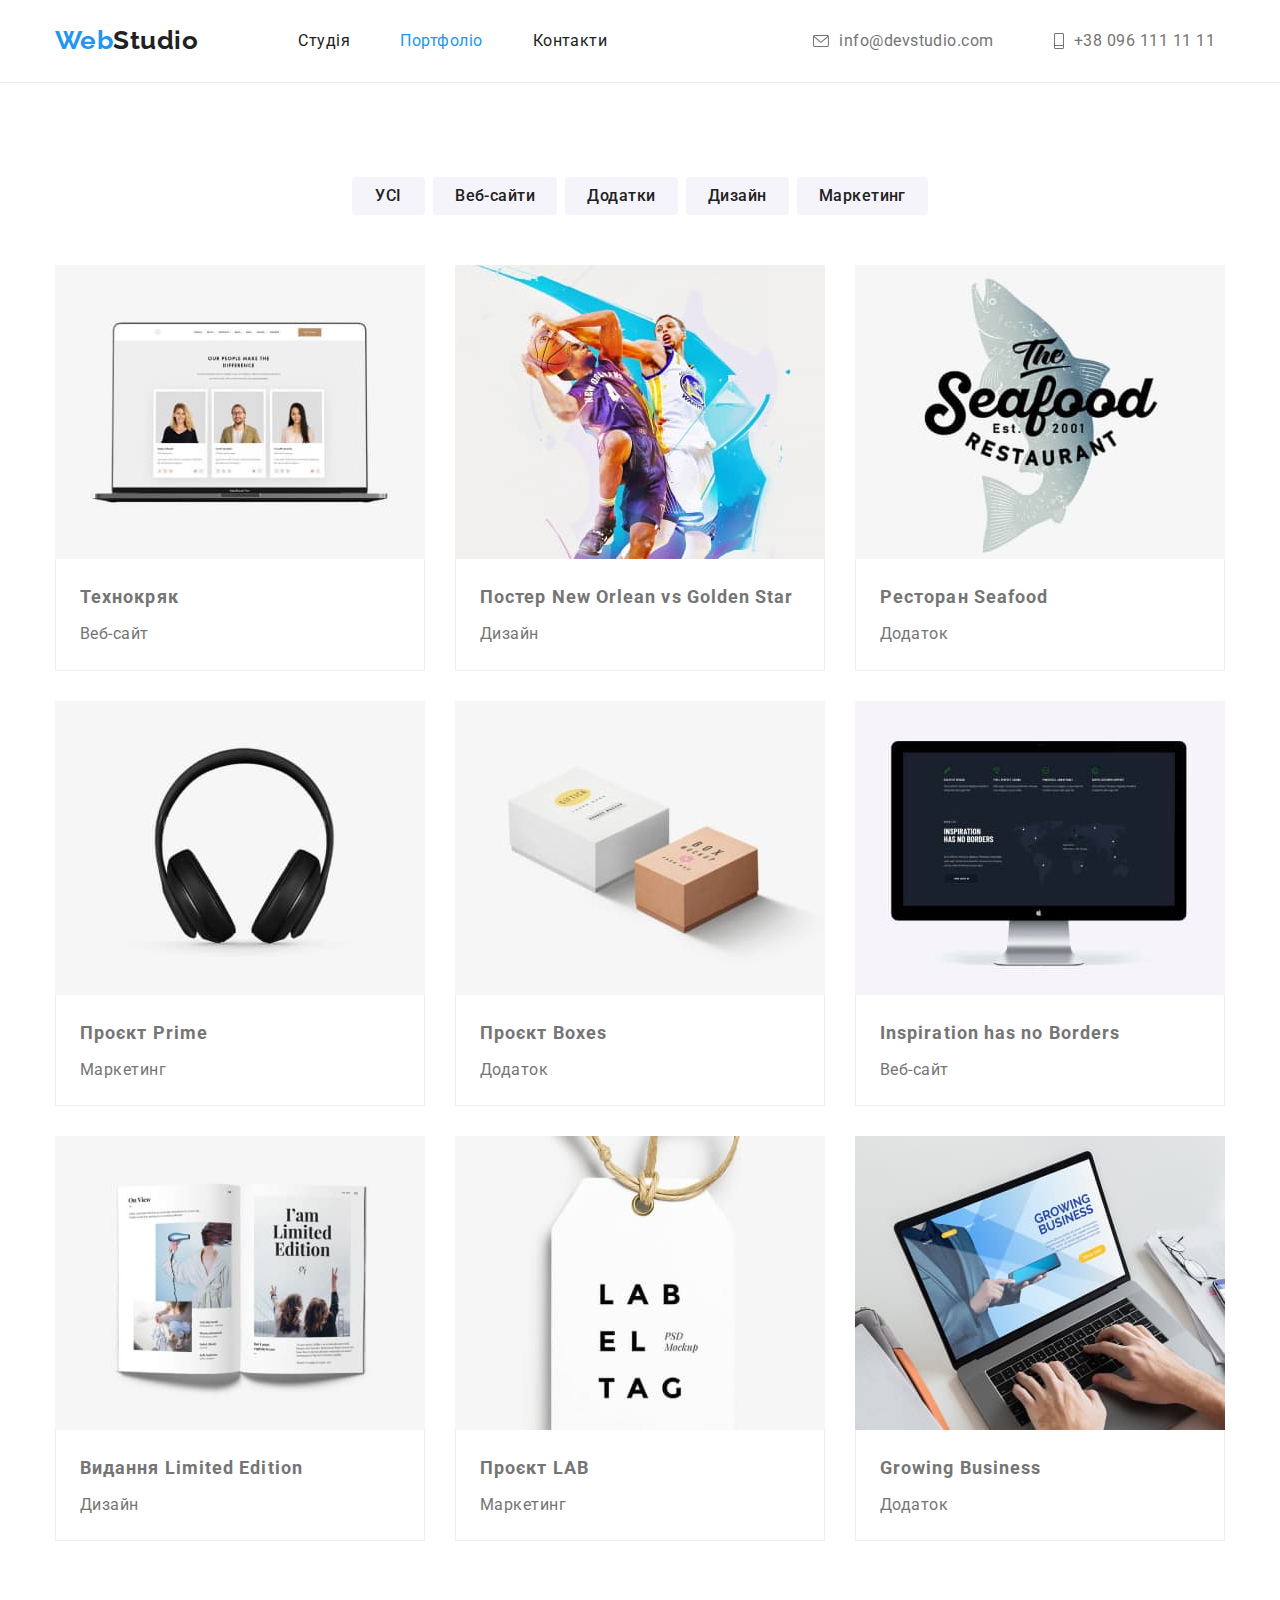
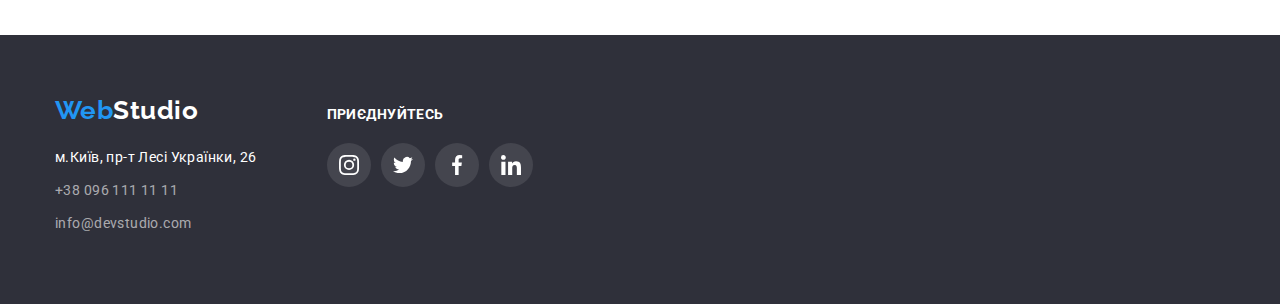
==== commit d40944e4: "add svg" ====
--- a/portfolio.html
+++ b/portfolio.html
@@ -53,19 +53,19 @@
             <div class="container">
                 <ul class="features">
                     <li class="features-link">
-                        <button class="link-button" type="button" disabled="disabled">УСІ</button>
-                    </li>
-                    <li class="features-link">
-                        <button class="link-button" type="button" disabled="disabled">Веб-сайти</button>
-                    </li>
-                    <li class="features-link">
-                        <button class="link-button" type="button" disabled="disabled">Додатки</button>
-                    </li>
-                    <li class="features-link">
-                        <button class="link-button" type="button" disabled="disabled">Дизайн</button>
-                    </li>
-                    <li class="features-link">
-                        <button class="link-button" type="button" disabled="disabled">Маркетинг</button>
+                        <button class="link-button" type="button">УСІ</button>
+                    </li>
+                    <li class="features-link">
+                        <button class="link-button" type="button">Веб-сайти</button>
+                    </li>
+                    <li class="features-link">
+                        <button class="link-button" type="button">Додатки</button>
+                    </li>
+                    <li class="features-link">
+                        <button class="link-button" type="button">Дизайн</button>
+                    </li>
+                    <li class="features-link">
+                        <button class="link-button" type="button">Маркетинг</button>
                     </li>
                 </ul> 
                 <ul class="projects">
--- a/css/styles.css
+++ b/css/styles.css
@@ -120,6 +120,14 @@
     text-decoration: none;
     align-items: center;
     color: var(--title-text-color);
+    
+        margin-right: 10px;
+        fill: #757575;
+    }
+
+.icon-contact {
+    margin-right: 10px;
+    
 }
 
     .contact-link:hover,
@@ -128,9 +136,6 @@
     fill: var(--accent-color);  
 }
 
-.icon-contact {
-    margin-right: 10px;
-}
 
 .icon {
     width: 20px;
@@ -185,7 +190,6 @@
 
 .button:hover,
 .button:focus {
-    color: var(--primary-text-color);
     background-color: var(--accent-color);
     cursor: pointer;
 }
@@ -371,6 +375,7 @@
 }
 .projects-title {
     margin-bottom: 4px;
+    color: var(--title-text-color);
 
     font-weight: 700;
     font-size: 18px;
@@ -408,18 +413,19 @@
 }
 
 .logo-client {
-    display: inline-flex;
-    width: 170px;
-    height: 92px;
     margin-right: 30px;
     border: 1px solid #AFB1B8;
     border-radius: 4px;
-    align-items: center;
-    justify-content: center;
+    
 }
 
 .icon-logo-client {
-    fill: #AFB1B8;;
+    display: inline-flex;
+    align-items: center;
+    justify-content: center;
+    width: 170px;
+    height: 92px;
+    fill: #AFB1B8;
 }
 
 .icon-logo-client:hover,
@@ -563,6 +569,7 @@
     color: var(--title-text-color);
     color: var(--primary-white-color);
     background-color: var(--accent-color);
+    box-shadow: 0px 1px 1px rgba(0, 0, 0, 0.12), 0px 4px 4px rgba(0, 0, 0, 0.06), 1px 4px 6px rgba(0, 0, 0, 0.16);
     cursor: pointer;}
 
 .features-link {
@@ -648,7 +655,6 @@
     height: 100%;
   
     fill: var(--primary-white-color);
-    background-color: ;
     border-radius: 50%;
   }
   
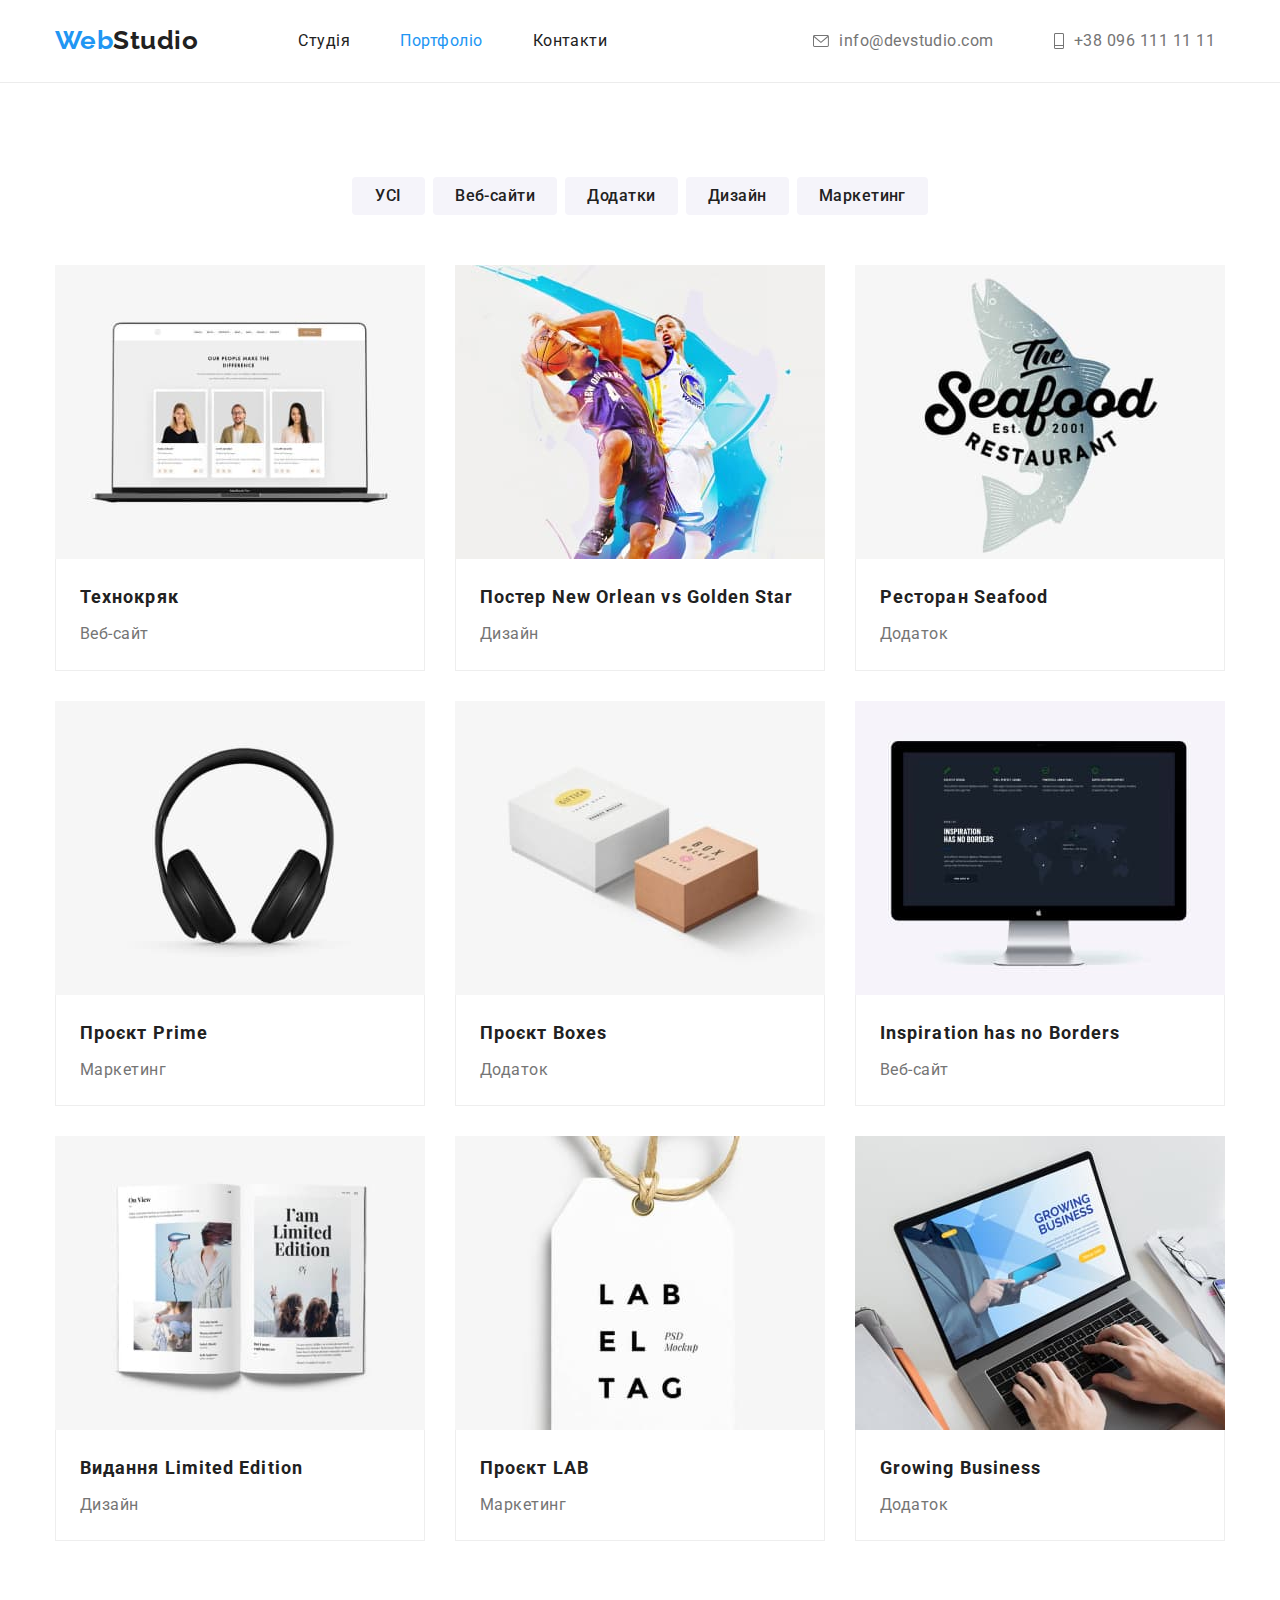
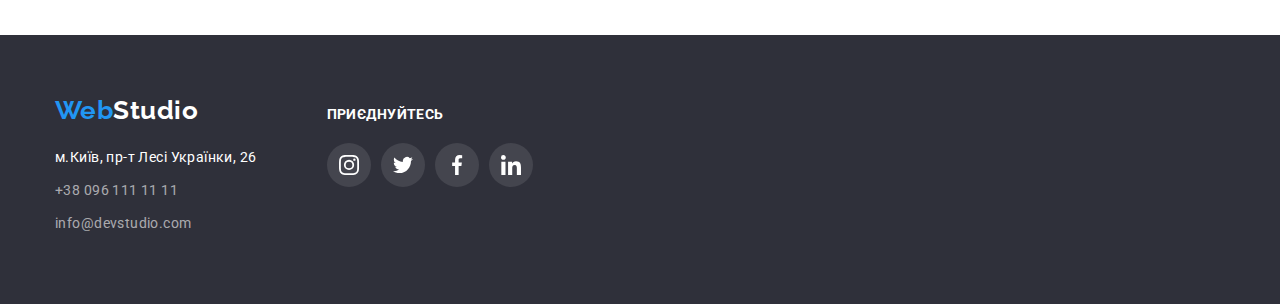
==== commit 458b5fac: "add svg" ====
--- a/portfolio.html
+++ b/portfolio.html
@@ -9,7 +9,7 @@
     <link rel="stylesheet" href="./css/styles.css">
     <link rel="preconnect" href="https://fonts.googleapis.com">
     <link rel="preconnect" href="https://fonts.gstatic.com" crossorigin>
-    <link href="https://fonts.googleapis.com/css2?family=Raleway:wght@700&family=Roboto:wght@500;700;900&display=swap" rel="stylesheet">
+    <link href="https://fonts.googleapis.com/css2?family=Raleway:wght@700&family=Roboto:wght@400;500;700;900&display=swap" rel="stylesheet">
 </head>
 <body>
     <header class="page">
--- a/css/styles.css
+++ b/css/styles.css
@@ -253,6 +253,7 @@
 
 .benefits-text {
     width: 270px;
+    font-weight: 400;
     font-size: 14px;
     line-height: 1.71;
     color: var(--title-text-color);
@@ -325,6 +326,7 @@
 
 .icon-social {
     padding: 0;
+    margin: 0;
     text-decoration: none;
 }
 
@@ -375,7 +377,7 @@
 }
 .projects-title {
     margin-bottom: 4px;
-    color: var(--title-text-color);
+    color: var(--primary-text-color);
 
     font-weight: 700;
     font-size: 18px;
@@ -431,6 +433,8 @@
 .icon-logo-client:hover,
 .icon-logo-client:focus {
     fill: var(--accent-color);
+    border: var(--accent-color)
+
 }
 
 
@@ -506,6 +510,7 @@
 }
 
 .item-footer {
+    margin-bottom: 20px;
     display: block;
     text-decoration: none;
     font-weight: 700;
@@ -640,7 +645,7 @@
 .icon-social {
     width: 44px;
     height: 44px;
-    margin-top: 20px;  
+      
   }
   
   .icon-social:not(:first-child) {
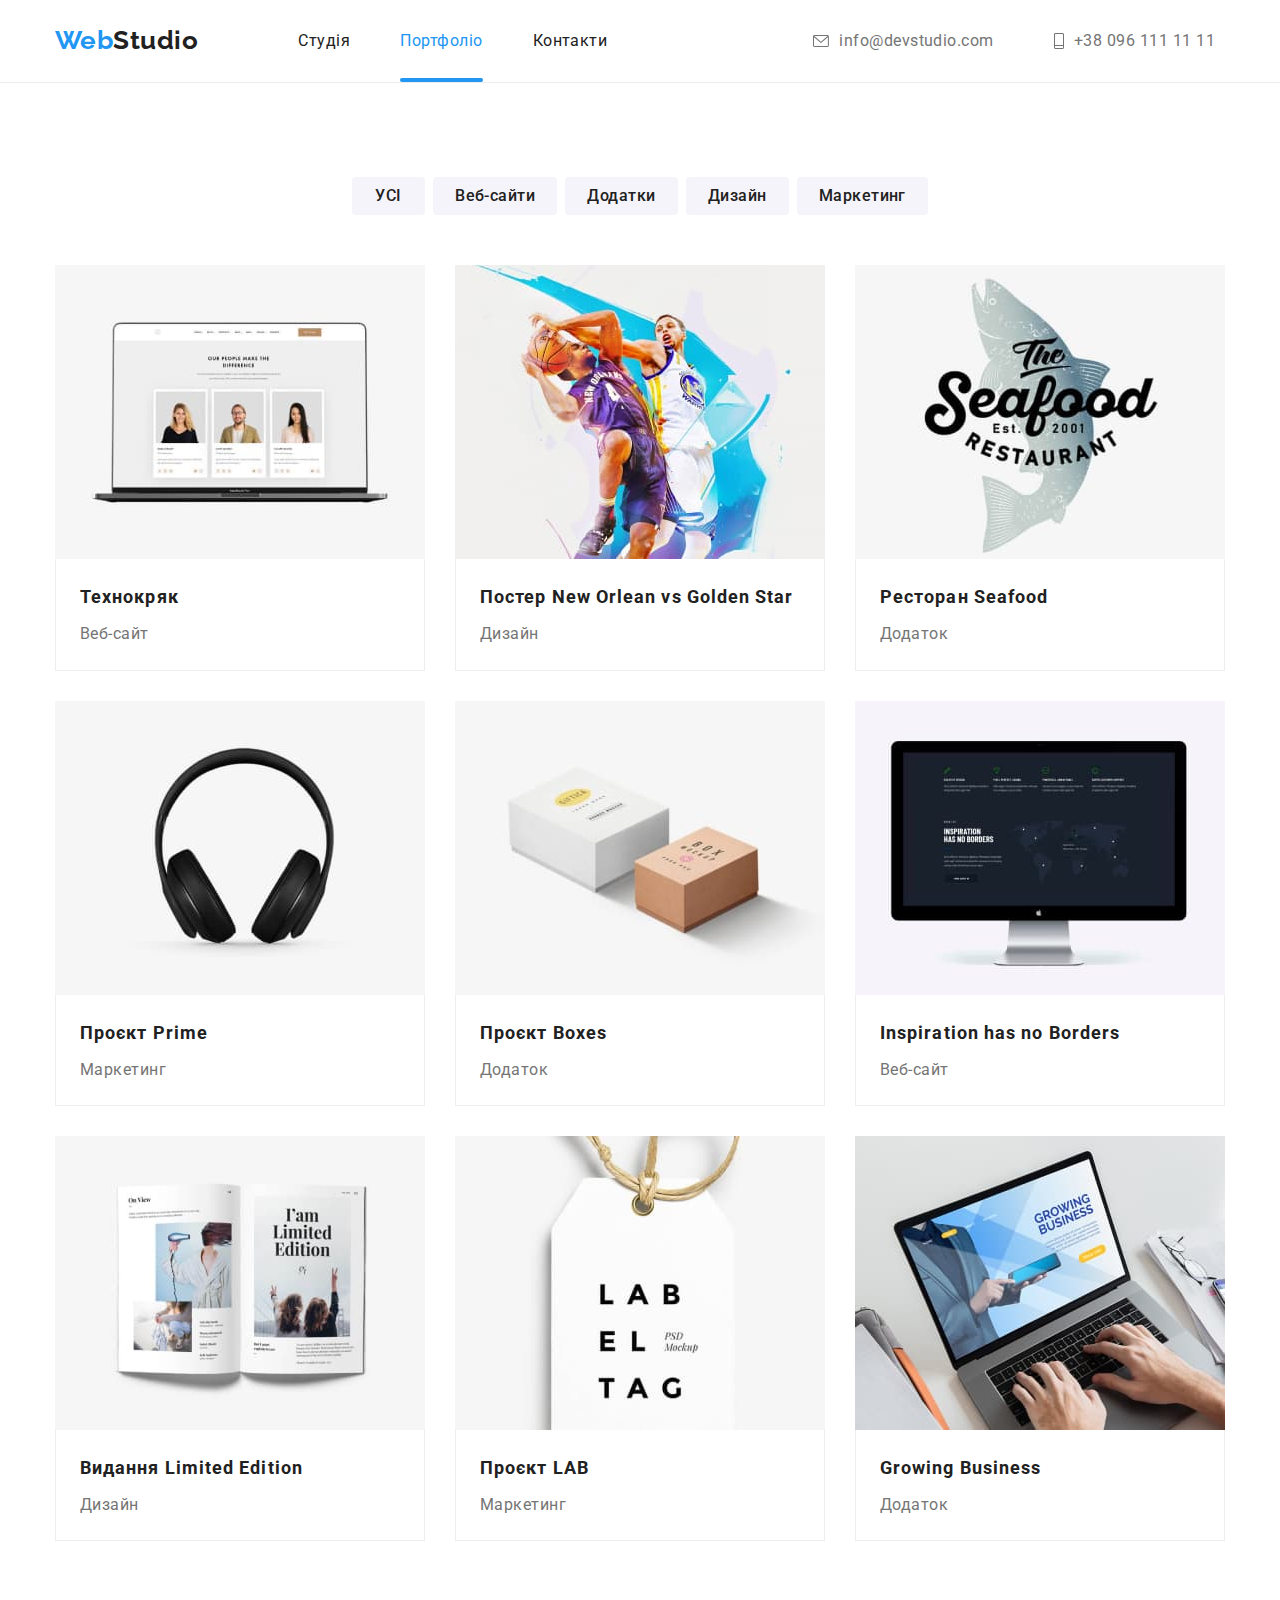
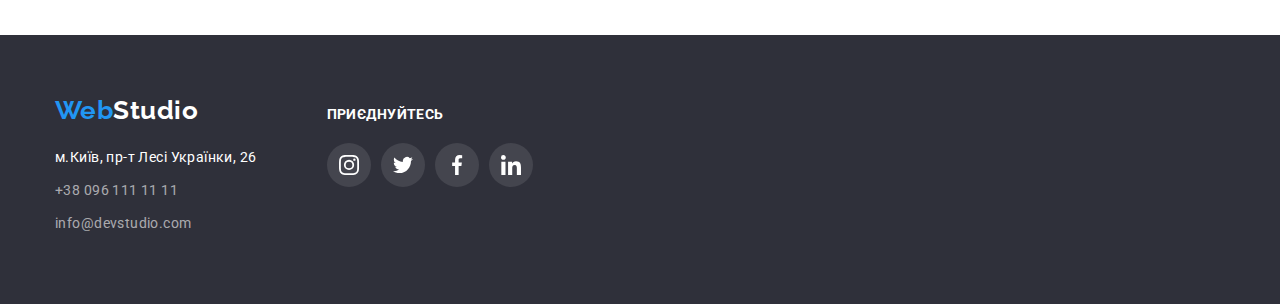
==== commit c011765b: "add style" ====
--- a/portfolio.html
+++ b/portfolio.html
@@ -71,7 +71,12 @@
                 <ul class="projects">
                     <li class="different-project">
                         <a class="different-project-link" href="">
-                            <img class="projects-img" src="./images/portfolio/laptop.jpg" alt="laptop" width="270">
+                            <div class="img-wrapper">
+                                <img class="projects-img" src="./images/portfolio/laptop.jpg" alt="laptop" width="270">
+                            <div class="project-dasckription">
+                                Ресурс пропонує комплексні пропозиції з різним рівнем функціоналу та сервісів. Все це дозволить відвідувачу отримати вичерпні відомості про компанію чи приватну особу.
+                            </div>
+                            </div>
                             <div class="different-projects">
                                 <h2 class="projects-title">Технокряк</h2>
                                 <p class="projects-text">Веб-сайт</p>
@@ -80,7 +85,12 @@
                     </li>
                     <li class="different-project">
                         <a class="different-project-link" href="">
+                            <div class="img-wrapper">
                             <img class="projects-img" src="./images/portfolio/sport.jpg" alt="sport" width="270">
+                            <div class="project-dasckription">
+                                Ресурс пропонує комплексні пропозиції з різним рівнем функціоналу та сервісів. Все це дозволить відвідувачу отримати вичерпні відомості про компанію чи приватну особу.
+                            </div>
+                            </div>
                         <div class="different-projects">
                             <h2 class="projects-title">Постер New Orlean vs Golden Star</h2>
                             <p class="projects-text">Дизайн</p>  
@@ -89,7 +99,12 @@
                     </li>
                     <li class="different-project">
                     <a class="different-project-link" href="">
+                        <div class="img-wrapper">
                         <img class="projects-img" src="./images/portfolio/logo-restaurant.jpg" alt="logo-restaurant" width="270">
+                        <div class="project-dasckription">
+                                Ресурс пропонує комплексні пропозиції з різним рівнем функціоналу та сервісів. Все це дозволить відвідувачу отримати вичерпні відомості про компанію чи приватну особу.
+                            </div>
+                            </div>
                         <div class="different-projects">
                             <h2 class="projects-title">Ресторан Seafood</h2>
                             <p class="projects-text">Додаток</p>
@@ -98,7 +113,12 @@
                     </li>
                     <li class="different-project">
                         <a class="different-project-link" href="">
+                            <div class="img-wrapper">
                             <img class="projects-img" src="./images/portfolio/headphones.jpg" alt="headphones" width="270">
+                            <div class="project-dasckription">
+                                Ресурс пропонує комплексні пропозиції з різним рівнем функціоналу та сервісів. Все це дозволить відвідувачу отримати вичерпні відомості про компанію чи приватну особу.
+                            </div>
+                            </div>
                         <div class="different-projects">
                             <h2 class="projects-title">Проєкт Prime</h2>
                             <p class="projects-text">Маркетинг</p> 
@@ -107,7 +127,12 @@
                     </li>
                     <li class="different-project">
                         <a class="different-project-link" href="">
+                            <div class="img-wrapper">
                             <img class="projects-img" src="./images/portfolio/open-box.jpg" alt="open-box" width="270">
+                            <div class="project-dasckription">
+                                Ресурс пропонує комплексні пропозиції з різним рівнем функціоналу та сервісів. Все це дозволить відвідувачу отримати вичерпні відомості про компанію чи приватну особу.
+                            </div>
+                            </div>
                         <div class="different-projects">
                             <h2 class="projects-title">Проєкт Boxes</h2>
                             <p class="projects-text">Додаток</p>  
@@ -116,7 +141,12 @@
                     </li>
                     <li class="different-project">
                         <a class="different-project-link" href="">
+                            <div class="img-wrapper">
                             <img class="projects-img" src="./images/portfolio/desktop.jpg" alt="desktop" width="270">
+                            <div class="project-dasckription">
+                                Ресурс пропонує комплексні пропозиції з різним рівнем функціоналу та сервісів. Все це дозволить відвідувачу отримати вичерпні відомості про компанію чи приватну особу.
+                            </div>
+                            </div>
                         <div class="different-projects">
                             <h2 class="projects-title">Inspiration has no Borders</h2>
                             <p class="projects-text">Веб-сайт</p>
@@ -125,7 +155,12 @@
                     </li>
                     <li class="different-project">
                         <a class="different-project-link" href="">
+                            <div class="img-wrapper">
                             <img class="projects-img" src="./images/portfolio/book.jpg" alt="book" width="270">
+                            <div class="project-dasckription">
+                                Ресурс пропонує комплексні пропозиції з різним рівнем функціоналу та сервісів. Все це дозволить відвідувачу отримати вичерпні відомості про компанію чи приватну особу.
+                            </div>
+                            </div>
                         <div class="different-projects">
                             <h2 class="projects-title">Видання Limited Edition</h2>
                             <p class="projects-text">Дизайн</p>
@@ -134,7 +169,12 @@
                     </li>
                     <li class="different-project">
                         <a class="different-project-link" href="">
+                            <div class="img-wrapper">
                             <img class="projects-img" src="./images/portfolio/lab.jpg" alt="lab" width="270">
+                            <div class="project-dasckription">
+                                Ресурс пропонує комплексні пропозиції з різним рівнем функціоналу та сервісів. Все це дозволить відвідувачу отримати вичерпні відомості про компанію чи приватну особу.
+                            </div>
+                            </div>
                         <div class="different-projects">
                             <h2 class="projects-title">Проєкт LAB</h2>
                             <p class="projects-text">Маркетинг</p> 
@@ -143,7 +183,12 @@
                     </li>
                     <li class="different-project">
                         <a class="different-project-link" href="">
+                            <div class="img-wrapper">
                             <img class="projects-img" src="./images/portfolio/tapping-text.jpg" alt="tapping-text" width="270">
+                            <div class="project-dasckription">
+                                Ресурс пропонує комплексні пропозиції з різним рівнем функціоналу та сервісів. Все це дозволить відвідувачу отримати вичерпні відомості про компанію чи приватну особу.
+                            </div>
+                            </div>
                         <div class="different-projects">
                             <h2 class="projects-title">Growing Business</h2>
                             <p class="projects-text">Додаток</p>
@@ -161,7 +206,7 @@
             <address>
             <ul class="contact">
                 <li class="contact-footer">
-                    <a class="footer-address" href="https://goo.gl/maps/YLcZyGkc4DeghfoG7" target="_blank" rel="noopener noreferrer nofollow">м.Київ, пр-т Лесі Українки, 26</a>
+                    <a class="footer-link footer-address" href="https://goo.gl/maps/YLcZyGkc4DeghfoG7" target="_blank" rel="noopener noreferrer nofollow">м.Київ, пр-т Лесі Українки, 26</a>
                 </li> 
                 <li class="contact-footer">
                     <a class="footer-link" href="tel:+380961111111">+38 096 111 11 11</a>
--- a/css/styles.css
+++ b/css/styles.css
@@ -67,10 +67,14 @@
 .site-nav a {
     display: inline-block;
     color: var(--primary-text-color)}
+
+.link {
+    transition: color 250ms cubic-bezier(0.4, 0, 0.2, 1);
+}
+
 .link:hover,
 .link:focus  {
     color: var(--accent-color);
-    
 }
 
 .site-nav {
@@ -81,13 +85,9 @@
     display: flex;
     align-items: center;
     margin: 0px 50px;
-    padding: 32px 0px;
-}
-
-.site-nav-list .link.current {
-    display: block;
-    color: var(--accent-color);
-}
+    
+}
+
 
 .site-nav .link {
     text-decoration: none;
@@ -95,10 +95,38 @@
 
  .contact-nav-link {
     margin-right: 50px;
+    position: relative;
  }
+
+ .site-nav-list .link {
+    padding: 32px 0;
+ }
+
+ .site-nav-list .link.current {
+    color: var(--accent-color);
+ }
+
  .contact-nav-link:last-child{
     margin-right: 0;
  } 
+ .current::after {
+    content: '';
+    position: absolute;
+    display: block;
+    width: 100%;
+    height: 4px;
+    background-color:  var(--accent-color);
+    border-radius: 2px;
+    margin-top: 28px;
+    
+
+}
+
+.current :hover::after,
+.current :focus::after {
+    transform: scaleX(1);
+} 
+
 
 .contacts {
     display: inline-flex;
@@ -121,8 +149,10 @@
     align-items: center;
     color: var(--title-text-color);
     
-        margin-right: 10px;
-        fill: #757575;
+    margin-right: 10px;
+    fill: #757575;
+
+    transition: color 550ms cubic-bezier(0.4, 0, 0.2, 1);
     }
 
 .icon-contact {
@@ -193,7 +223,41 @@
     background-color: var(--accent-color);
     cursor: pointer;
 }
-
+.backdrop {
+    position: fixed;
+    top: 0;
+    left: 0;
+    width: 100%;
+    height: 100%;
+    background-color: rgba(0, 0, 0, 0.05);
+
+    opacity: 1;
+    transition: opacity 500ms cubic-bezier(0.4, 0, 0.2, 1);
+}
+ .backdrop.is-hidden {
+    opacity: 0;
+    pointer-events: none;
+ }
+ .backdrop.is-hidden .modal{
+    transform: translate(-50%, -50%) scale(0,9);
+ }
+ 
+ .modal {
+    position: absolute;
+    top: 50%;
+    left: 50%;
+    transform: translate(-50%, -50%);
+
+    min-height: 581px;
+    min-width: 528px;
+    padding: 15px;
+
+    background-color: var(--primary-white-color);
+
+    transform: translate(-50%, -50%) scale(1);
+
+    transition: transform 250ms cubic-bezier(0.4, 0, 0.2, 1);
+ }
 .header-container {
     display: flex;
 
@@ -271,6 +335,7 @@
 .work-foto {
     display: block;
     margin-right: 30px;
+    position: relative;
 }
 .work-foto:nth-child(3n){
     margin-right: 0px;
@@ -279,6 +344,33 @@
     display: block;
     text-align: center;
     width: 370px;
+    
+}
+
+.description {
+    
+    font-weight: 700;
+    font-size: 14px;
+    line-height: 1.14;
+    letter-spacing: 0.03em;
+    text-align: center;
+    
+
+    font-weight: 700;
+    font-size: 14px;
+    line-height: 1.14;
+
+    display: flex;
+    position: absolute;
+    bottom: 0px;
+    
+    width: 370px;
+    height: 70px;
+    color: var(--primary-white-color);
+    padding-top: 27px;
+    padding-bottom: 27px;
+    justify-content: center;
+    background-color: rgba(0.18, 0.19, 0.23, 0.6);
 }
    
 .work {
@@ -340,6 +432,10 @@
     background-color: var(--primary-white-color);
     fill: #AFB1B8;
     margin-right: 10px;
+
+    transition: fill 250ms cubic-bezier(0.4, 0, 0.2, 1);
+    transition: background-color 250ms cubic-bezier(0.4, 0, 0.2, 1);
+
 }
 
 .icon-item-link:hover,
@@ -416,9 +512,7 @@
 
 .logo-client {
     margin-right: 30px;
-    border: 1px solid #AFB1B8;
-    border-radius: 4px;
-    
+ 
 }
 
 .icon-logo-client {
@@ -428,12 +522,17 @@
     width: 170px;
     height: 92px;
     fill: #AFB1B8;
+    border: 1px solid #AFB1B8;
+    border-radius: 4px;
+
+    transition: border 250ms cubic-bezier(0.4, 0, 0.2, 1);
 }
 
 .icon-logo-client:hover,
 .icon-logo-client:focus {
     fill: var(--accent-color);
-    border: var(--accent-color)
+    border: 1px solid var(--accent-color);
+    transition: fill 250ms cubic-bezier(0.4, 0, 0.2, 1);
 
 }
 
@@ -474,6 +573,7 @@
     font-size: 14px;
     line-height: 1.71;
     letter-spacing: 0.03em;
+    transition: color 250ms cubic-bezier(0.4, 0, 0.2, 1);
 }
 
 .footer-link:hover,
@@ -531,7 +631,11 @@
     background-color: rgba(255, 255, 255, 0.1);
     fill: #AFB1B8;
     margin-right: 10px;
-}
+
+    transition: background-color 250ms cubic-bezier(0.4, 0, 0.2, 1);
+
+}
+
 .icon-footer-link:hover,
 .icon-footer-link:focus {
     background-color: var(--accent-color);
@@ -566,12 +670,16 @@
     color: var(--primary-text-color); 
     background-color: #F5F4FA;;
     border-radius: 4px;
-    border: none;}
+    border: none;
+
+    transition: color 250ms cubic-bezier(0.4, 0, 0.2, 1);
+    transition: background-color 250ms cubic-bezier(0.4, 0, 0.2, 1);
+}
     
     
 .features .link-button:hover,
 .features .link-button:focus {
-    color: var(--title-text-color);
+    /* color: var(--title-text-color); */
     color: var(--primary-white-color);
     background-color: var(--accent-color);
     box-shadow: 0px 1px 1px rgba(0, 0, 0, 0.12), 0px 4px 4px rgba(0, 0, 0, 0.06), 1px 4px 6px rgba(0, 0, 0, 0.16);
@@ -595,20 +703,57 @@
     height: auto;
     max-width: 100%;
 }
+.project-dasckription {
+    font-weight: 400;
+    font-size: 18px;
+    line-height: 1.56;
+    letter-spacing: 0.03em;
+
+    display: flex;
+    background-color:rgba(33, 150, 243, 0.9);
+    color: var(--primary-white-color);
+    position: absolute;
+    top: 0;
+    left: 0;
+    width: 100%;
+    height: 100%;
+    padding: 63px 24px;
+    transform: translateY(100%);
+    transition: transform 250ms cubic-bezier(0.4, 0, 0.2, 1);
+
+}
+
+
 .different-project-link {
     display: block;
     text-decoration: none;
-}
+    transition: box-shadow 250ms cubic-bezier(0.4, 0, 0.2, 1);
+    
+}
+.different-project-link:hover .project-dasckription,
+.different-project-link:focus .project-dasckription {
+    transform: translateY(0); 
+}
+
 .different-project-link:hover,
-.different-project-link:focus {
+.different-project-link:focus{
     background: #FFFFFF;
     border: -1px solid #EEEEEE;
     box-shadow: 0px 1px 1px rgba(0, 0, 0, 0.12), 0px 4px 4px rgba(0, 0, 0, 0.06), 1px 4px 6px rgba(0, 0, 0, 0.16);
+    transform: translateY(0);
 }
 
 .different-project {
+    display: block;
     margin-right: 30px;
     margin-bottom: 30px;
+    
+}
+
+.img-wrapper {
+    position: relative;
+    overflow: hidden;
+
 }
 .different-project:nth-child(n + 7) {
      margin-bottom: 0;
@@ -661,9 +806,12 @@
   
     fill: var(--primary-white-color);
     border-radius: 50%;
+
+
   }
   
   .icon-footer-link:hover,
   .icon-footer-link:focus {
     background-color: var(--accent-color);
+    
   }